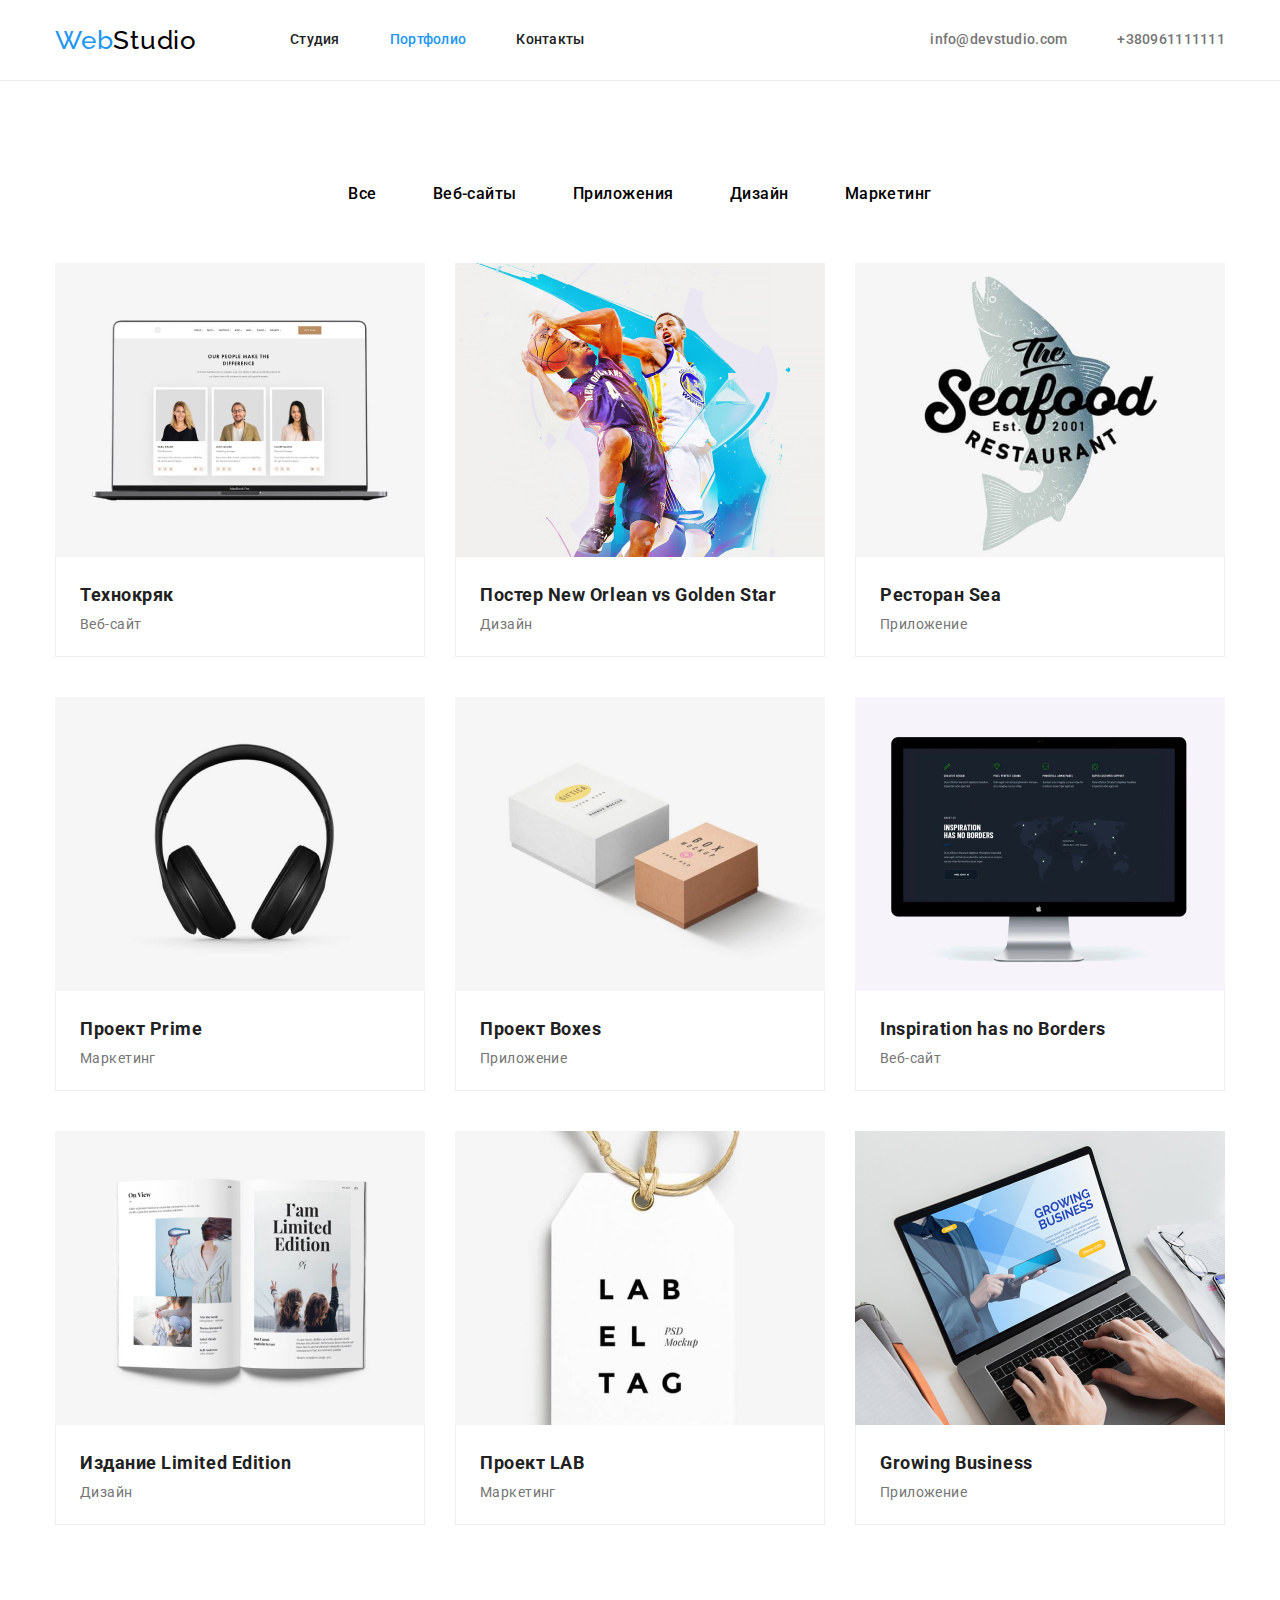
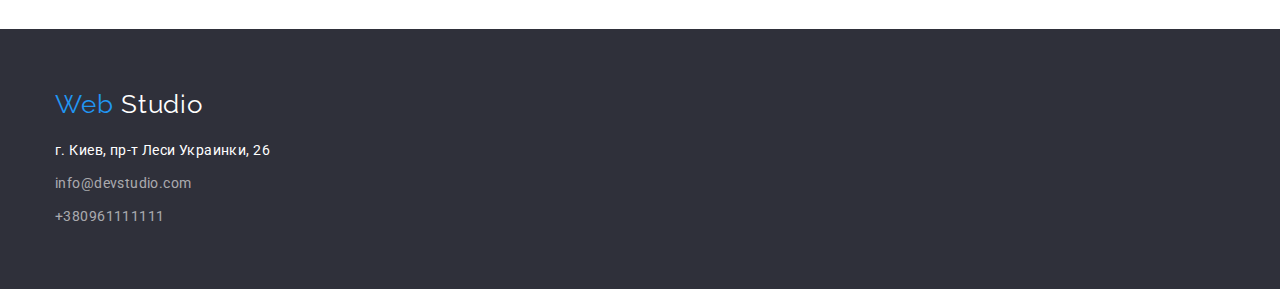
==== portfolio.html @ 63264fdf "05.06wh4" ====
<!DOCTYPE html>
<html lang="ru">
  <head>
    <meta charset="UTF-8" />
    <meta http-equiv="X-UA-Compatible" content="IE=edge" />
    <meta name="viewport" content="width=device-width, initial-scale=1.0" />
    <title>Document</title>
    <link
      rel="stylesheet"
      href="https://cdn.jsdelivr.net/npm/modern-normalize@1.1.0/modern-normalize.min.css"
    />
    <link rel="preconnect" href="https://fonts.googleapis.com" />
    <link rel="preconnect" href="https://fonts.gstatic.com" crossorigin />
    <link
      href="https://fonts.googleapis.com/css2?family=Raleway:wght@700&family=Roboto:wght@400;500;700;900&display=swap"
      rel="stylesheet"
    />
    <link rel="stylesheet" href="./css/styles.css" />
  </head>
  <!-- тело сайта body -->
  <body class="body">
    <!-- шапка сайта -->

    <header class="header-page">
      <div class="container header-container">
        <nav class="navigation">
          <a class="logo logo-header" href="index.html" lang="en">
            Web
            <span class="logo-title-right">Studio</span>
          </a>
          <!-- ссылки шапки сайта -->
          <ul class="list navigation-list">
            <li class="item">
              <a class="link" href="./index.html">Студия</a>
            </li>
            <li class="item">
              <a class="link cunrrent" href="./portfolio.html">Портфолио</a>
            </li>
            <li class="item">
              <a class="link" href="Контакты">Контакты</a>
            </li>
          </ul>
        </nav>
        <ul class="list header-contact">
          <li class="item contact-item">
            <a class="link" href="mailto:info@devstudio.com">
              info@devstudio.com
            </a>
          </li>
          <li class="item contact-item">
            <a class="link" href="tel:+380961111111">+380961111111</a>
          </li>
        </ul>
      </div>
    </header>

    <main class="main">
      <!-- hero -->
      <section class="main-portfolio">
        <div class="container portfolio-container">
          <h2 class="visually-hidden">меню кнопок</h2>
          <ul class="list main-section-button-list">
            <li>
              <button class="button-mode-blue" type="button">Все</button>
            </li>
            <li>
              <button class="button-mode-blue" type="button">Веб-сайты</button>
            </li>
            <li>
              <button class="button-mode-blue" type="button">Приложения</button>
            </li>
            <li>
              <button class="button-mode-blue" type="button">Дизайн</button>
            </li>
            <li>
              <button class="button-mode-blue" type="button">Маркетинг</button>
            </li>
          </ul>

          <ul class="section-img-list">
            <!-- <div class="card-img-item"> -->
            <li class="section-item-img">
              <img
                src="imeges/Фото для портфолио/portfoloipic1.jpg"
                width="370"
                height="294"
                alt=""
              />
              <div class="item-img-text-position">
                <h3 class="main-sectiin-porfolio-title">Технокряк</h3>
                <p class="ourfeatures-p-text">Веб-сайт</p>
              </div>
            </li>
            <li class="section-item-img">
              <img
                src="imeges/Фото для портфолио/portfoloipic2.jpg"
                width="370"
                height="294"
                alt=""
              />
              <div class="item-img-text-position">
                <h3 class="main-sectiin-porfolio-title">
                  Постер New Orlean vs Golden Star
                </h3>
                <p class="ourfeatures-p-text">Дизайн</p>
              </div>
            </li>
            <li class="section-item-img">
              <img
                src="imeges/Фото для портфолио/portfoloipic3.jpg"
                width="370"
                height="294"
                alt=""
              />
              <div class="item-img-text-position">
                <h3 class="main-sectiin-porfolio-title">Ресторан Sea</h3>
                <p class="ourfeatures-p-text">Приложение</p>
              </div>
            </li>
            <!-- </div> -->

            <!-- <div class="card-img-item"> -->
            <li class="section-item-img">
              <img
                src="imeges/Фото для портфолио/portfoloipic4.jpg"
                width="370"
                height="294"
                alt=""
              />
              <div class="item-img-text-position">
                <h3 class="main-sectiin-porfolio-title">Проект Prime</h3>
                <p class="ourfeatures-p-text">Маркетинг</p>
              </div>
            </li>

            <li class="section-item-img">
              <img
                src="imeges/Фото для портфолио/portfoloipic5.jpg"
                width="370"
                height="294"
                alt=""
              />
              <div class="item-img-text-position">
                <h3 class="main-sectiin-porfolio-title">Проект Boxes</h3>
                <p class="ourfeatures-p-text">Приложение</p>
              </div>
            </li>

            <li class="section-item-img">
              <img
                src="imeges/Фото для портфолио/portfoloipic6.jpg"
                width="370"
                height="294"
                alt=""
              />
              <div class="item-img-text-position">
                <h3 class="main-sectiin-porfolio-title">
                  Inspiration has no Borders
                </h3>
                <p class="ourfeatures-p-text">Веб-сайт</p>
              </div>
            </li>

            <!-- <div class="card-img-item"> -->
            <li class="section-item-img">
              <img
                src="imeges/Фото для портфолио/portfoloipic7.jpg"
                width="370"
                height="294"
                alt=""
              />
              <div class="item-img-text-position">
                <h3 class="main-sectiin-porfolio-title">
                  Издание Limited Edition
                </h3>
                <p class="ourfeatures-p-text">Дизайн</p>
              </div>
            </li>

            <li class="section-item-img">
              <img
                src="imeges/Фото для портфолио/portfoloipic8.jpg"
                width="370"
                height="294"
                alt=""
              />
              <div class="item-img-text-position">
                <h3 class="main-sectiin-porfolio-title">Проект LAB</h3>
                <p class="ourfeatures-p-text">Маркетинг</p>
              </div>
            </li>

            <li class="section-item-img">
              <img
                src="imeges/Фото для портфолио/portfoloipic9.jpg"
                width="370"
                height="294"
                alt=""
              />
              <div class="item-img-text-position">
                <h4 class="main-sectiin-porfolio-title">Growing Business</h4>
                <p class="ourfeatures-p-text">Приложение</p>
              </div>
            </li>
          </ul>
        </div>
      </section>
    </main>

    <footer class="footer-contacts">
      <div class="container footer-container">
        <a class="logo" href="index.html">
          Web
          <span class="footer-logo-title-right">Studio</span>
        </a>
        <address class="address">г. Киев, пр-т Леси Украинки, 26</address>
        <ul class="footer-contacts-list">
          <li class="">
            <a class="footer-email-link" href="mailto:info@devstudio.com">
              info@devstudio.com
            </a>
          </li>
          <li class="">
            <a class="footer-tel-link" href="tel:+380961111111">
              +380961111111
            </a>
          </li>
        </ul>
      </div>
    </footer>
  </body>
</html>
---- css/styles.css ----
:root {
  /* Шрифты */
  --main-font: roboto, sans-serif;
  --secondary-font: Raleway, sans-serif;

  /* Цвета шрифтов */
  --primary-text-color: #757575;
  --title-text-color: #212121;
  --accent-color: #2196f3;
  --primary-white-color: #ffffff;

  /* Цвета заливки */
  --primary-background: #ffffff;
  --secondary-background: #f5f4fa;
  --footer-background: #2f303a;
  --accent-backgrounde: #2196f3;
}

/* celector- class for all ОСПК */

body {
  font-size: 14px;
  line-height: 1.71;
  letter-spacing: 0.03em;
  font-family: "Roboto", snat-serif;
  color: var(--primary-text-color);
}

/* heder */

.header-page {
  /* padding-top: 26px;
  padding-bottom: 25px; */
  font-weight: 500;
  /* font-size: 14px;???????? */
  line-height: 1.14;
  letter-spacing: 0.02em;
  border-bottom: 1px solid #ececec;
}

.header-page .link {
  display: flex;
  align-items: center;
  padding-top: 32px;
  padding-bottom: 32px;
}

/* logo */

.logo {
  display: flex;
  justify-content: center;
}

.logo {
  text-decoration: none;
  font-family: Raleway;
  color: #2196f3;
  font-size: 26px;
  line-height: 1.19;
  letter-spacing: 0.03em;
}

.header-page .logo {
  margin-right: 93px;
}

.footer-contacts .logo {
  display: block;
  margin-bottom: 20px;
}

.logo-title-right {
  color: #000000;
}

.footer-logo-title-right {
  color: #ffffff;
}

/* ссылки шапки сайта */

.link {
  text-decoration: none;
  color: currentColor;
}

.navigation-link {
  /* /* background-color: #FFFFFF; */
  color: var(--title-text-color);
  font-weight: 500;
  font-size: 14px;
  line-height: 1.4;
  letter-spacing: 0.02em;
}

.navigation-link:hover {
  color: #2196f3;
}

/* header contac */

.header-contact {
  display: flex;
  align-items: center;
  margin-left: auto;
}

.contact-item {
  list-style-type: none;
}

.link-header-email {
}

.link-header-tel {
}

.link-email-cunrrent:hover,
:focus {
  color: #188ce8;
}

.link-tel-cunrrent:hover {
  color: #188ce8;
}

/* main */

.container {
  width: 1200px;
  padding-right: 15px;
  padding-left: 15px;
  margin-right: auto;
  margin-left: auto;
}

.main-studio {
}

.main {
}

.main-portfolio {
  padding-top: 94px;
  padding-bottom: 94px;
}

.portfolio-container {
  width: 1200px;
  padding-right: 15px;
  padding-left: 15px;
  margin-right: auto;
  margin-left: auto;
}

.visually-hidden {
  position: absolute;
  width: 1px;
  height: 1px;
  margin: -1px;
  border: 0;
  padding: 0;

  white-space: nowrap;
  clip-path: inset(100%);
  clip: rect(0 0 0 0);
  overflow: hidden;
}

.main-section-button {
}

.main-section-button-list {
  display: flex;
  justify-content: center;
  margin-bottom: 50px;
}

.main-section-button-list li:not(:last-child) {
  margin-right: 8px;
}

.button {
  font-family: inherit;
  font-weight: 600;
  font-size: 12px;
  line-height: 1.33;
  letter-spacing: 0.09em;
  text-transform: uppercase;
  background-color: transparent;
  cursor: pointer;
  box-shadow: 0px 0px 0px 0px #f3ebeb;

  /* box-shadow: 0px 4px 4px #40000000, 0em 0 0.4em rgb(177, 177, 172); */
  /* СЕРГЕЙ ПОДСкажите с тенью ПОЖАЛУЙСТО */
}

.button-mode-blue {
  background-color: #f5f4fa;
  font-family: inherit;
  font-weight: 500;
  font-size: 16px;
  line-height: 1.6;
  letter-spacing: 0.03em;
  background-color: transparent;
  cursor: pointer;
  padding: 6px 24px;
  border: none;

  /* margin-right: 5px !important;
  padding: 6px 22px !important; */
}

.button {
  border: #188ce8;
  background-color: #f5f4fa;
  /* padding: 10px 32px; */
  border-radius: 4px;
}

.button-mode-blue:hover {
  background-color: #2196f3;
  cursor: pointer;
  color: #ffffff;
  border-radius: 4px;
  box-shadow: 0px 3px 1px rgba(0, 0, 0, 0.1), 0px 1px 2px rgba(0, 0, 0, 0.08),
    0px 2px 2px rgba(0, 0, 0, 0.12);
  border-radius: 4px;
}

/* .button-mode-blue:hover{
    color: #FFFFFF;
} */

.button-hero {
  background-color: #2196f3;
  color: #ffffff;
  font-family: inherit;
  font-weight: 700;
  font-size: 16px;
  line-height: 1.88;
  letter-spacing: 0.06em;
  cursor: pointer;
  border: none;
  padding: 10px 32px;
  box-shadow: 0px 4px 4px rgba(0, 0, 0, 0.15);
  border-radius: 4px;
}

.button-hero:hover,
.button-hero:focus {
  background-color: #188ce8;
}

/* main section img */

.section {
  padding-top: 94px;
  padding-bottom: 94px;
}

.main-section-img {
}

.section-img-list {
  font-size: 18sp;
  line-height: 2;
  list-style-type: none;
  flex-direction: row;
  vertical-align: top;
  letter-spacing: 0.06em;
}

.section-item-img {
  font-weight: 370px;
  height: 404px;
  justify-content: flex-start;
}

.item-img-text-position {
  display: block;
  padding: 20px 24px;
  border-right: 1px solid #eeeeee;
  border-bottom: 1px solid #eeeeee;
  border-left: 1px solid #eeeeee;
}

.main-sectiin-porfolio-title {
  font-size: 18px;
  line-height: 2;
  letter-spacing: 0.03em;
  color: #212121;
}

/*===footer===*/
.footer-contacts {
  /* width: 1600; */
  /* margin: 0 auto; */
  background-color: #2f303a;
}

.address {
  margin-bottom: 9px;
}

.footer-contacts-list {
  background-color: #2f303a;
  list-style-type: none;
}

.footer-contacts-list li:not(:last-child) {
  margin-bottom: 9px;
}

.footer-contact-item {
}
.footer-email-link {
  font-size: 14px;
  line-height: 1.4em;
  letter-spacing: 0.03em;
  color: rgba(255, 255, 255, 0.6);
  text-decoration: none;
}
.footer-tel-link {
  font-size: 14px;
  line-height: 1.4em;
  letter-spacing: 0.03em;
  color: rgba(255, 255, 255, 0.6);
  text-decoration: none;
}

/* .footer-email-link:hover,
:focus {
  color: #188ce8;
}
.footer-tel-link:hover,
:focus {
  color: #188ce8;
} */

/* 
==================================================
      index.html links
==================================================
 */

.cunrrent {
  color: #2196f3;
}

.main-desigion-forbisness {
  max-width: 1600px;
  background-color: #2f303a;
  color: #ffffff;
  text-align: center;
  padding-top: 200px;
  padding-bottom: 200px;
  background-image: linear-gradient(
      rgba(47, 48, 58, 0.4),
      rgba(47, 48, 58, 0.4)
    ),
    url(../imeges/SVG/Img\ 9.jpg);
}

/* .main-desigion-forbisness {
  width: 1200px;
    padding-right: 15px;
    padding-left: 15px;
    margin-right: auto;
    margin-left: auto;
} */

.desigion-forbisness-text {
  font-weight: 900;
  font-size: 44px;
  line-height: 1.36;
  letter-spacing: 0.06em;
  margin-bottom: 30px;
}

/*Наши возможности  */

.ourfeatures-h3-title {
  font-size: 14px;
  line-height: 1.4;
  vertical-align: top;
  letter-spacing: 0.03em;
  text-transform: uppercase;
  color: #212121;
  margin-bottom: 10px;
}

.ourfeatures-p-text {
  font-size: 14px;
  line-height: 1.7;
  vertical-align: top;
  letter-spacing: 0.03em;
  color: #757575;
}

/*Чем мы занимаемся секция  */

.section-h2-title {
  font-size: 36px;
  line-height: 1.16;
  letter-spacing: 0.03em;
  color: #212121;
  text-align: center;
  margin-bottom: 50px;
}

.ourteam-h3-title {
  font-weight: 700;
  font-size: 16px;
  line-height: 1.18;
  letter-spacing: 0.03em;
  color: #212121;
  margin-bottom: 10px;
}

.ourteam-p-en-text {
  line-height: 1.18;
  letter-spacing: 0.03em;
  color: #757575;
}

/* index footer */
.address {
  font-style: normal;
  font-size: 14px;
  line-height: 1.7;
  vertical-align: top;
  letter-spacing: 0.03em;
  color: #ffffff;
}

/* ================
РАЗМЕТКА ДЗ №3
==================*/
html {
  box-sizing: border-box;
}

*,
*::before,
*::after {
  box-sizing: inherit;
}

h1,
h2,
h3,
h4,
ul,
p {
  margin: 0;
  padding: 0;
}

img {
  display: block;
}

.header-container {
  display: flex;
  align-items: center;
}

.navigation-list {
  display: flex;
  /* align-items: center; */
  color: var(--title-text-color);
}

.navigation {
  display: flex;
  justify-content: center;
  align-items: center;
}

.list {
  list-style: none;
  display: flex;
  /* justify-content: space-around; */
  padding-left: 0% auto;
}

.contact-item {
}

.item {
}

.logo-title-right {
}

ul {
}

.header-container .item:not(:last-child) {
  margin-right: 50px;
}

.header-container .link:hover,
.header-container .link:focus {
  color: var(--accent-color);
}

/* ==========
MAIN  */

.main-container {
  width: 1200px;
  padding-right: 15px;
  padding-left: 15px;
  margin-right: auto;
  margin-left: auto;
}

.ourfeatures-container {
}

.section-ourfeatures {
}

.section-ourfeatures-list {
  display: flex;
  /* justify-content: space-between; */
}

.section-ourfeatures-list li {
  width: 270px;
}

.section-ourfeatures-list {
  display: flex;
  flex-wrap: wrap;
  gap: 30px;
}

.section-ourfeatures-list li {
  flex-basis: calc((100%-30px) / 5);
}
/* чем мы занимаемся */

.section-whatwedoing {
}

.whatwedoing-container {
}

.whatwedoing-list {
  display: flex;
  flex-wrap: wrap;
  gap: 30px;
}

.whatwedoing-h2-title {
  text-align: center;
}

/* наша команда */

.section-ourteam {
  background-color: #f5f4fa;
}

.ourteam-container {
  width: 1200px;
  padding-right: 15px;
  padding-left: 15px;
  margin-right: auto;
  margin-left: auto;
  text-align: center;
}

.ourteam-h2-title {
  /* margin-top: 94px; */
  margin-bottom: 50px;
}

.ourteam-list {
  display: flex;
  flex-wrap: wrap;
  gap: 30px;
  margin-top: 50px;
  /* align-items: center; */
  text-align: center;
}

.ourteam-item {
  background-color: #ffffff;
  width: 270px;
  /* margin-right: 30px; */
  flex-basis: calc((100%-30px) / 5);
}

.ourteam-item:last-child {
  margin-right: 0;
}

.ourteam-item {
}

.section-ourteam li div {
  padding-top: 30px;
  padding-bottom: 30px;
}

.footer-container {
}

.footer-contacts {
  padding-top: 60px;
  padding-bottom: 60px;
}

.footer-container {
}

/* ===================
======================
PORTFOLIO ============
====================== */
.main-section-button {
  padding-top: 94px;
}

.main-img-container {
  width: 1200px;
  padding-right: 15px;
  padding-left: 15px;
  margin-right: auto;
  margin-left: auto;
  padding-bottom: 94px;
}

.section-img-list {
  display: flex;
  flex-wrap: wrap;
  /* margin-right: -30px;
  margin-bottom: -30px; */
  /* align-items:center;
    justify-content:space-between;
    align-content:flex-start;
    text-align:left;
    border: 1px solid tomato;
    margin: 0 auto; */
}

.section-item-img {
  width: calc((100% - 60px) / 3);
}

.section-item-img:not(:nth-child(3n)) {
  margin-right: 30px;
}

.section-item-img:not(:nth-last-child(-n + 3)) {
  margin-bottom: 30px;
}

/* .card-img-item :first-child  {
    margin-bottom: 30px;
}

.card-img-item :nth-child(2) {
    margin-bottom: 30px;
} */

.main-sectiin-porfolio-title {
}

.ourfeatures-p-text {
}

/* ===================
+++++++++++++++++++++++
SVG */

.svg-contact-icon {
  margin-right: 10px;
  fill: currentColor;
}

.ourfeatures-svg-item {
}

.svg-ourfeatures {
  display: flex;
  content: "";
  margin-bottom: 30px;
  border-radius: 4px;
  background: #f5f4fa;
  content: "";
  margin-bottom: 30px;
  border-radius: 4px;
  /* justify-content: center; */
  /* align-items: center; */
  width: 270px;
  height: 120px;
  padding: 25px 100px;
}

.svg-ourfeatures:hover,
:focus {
  background-color: #cccccc;
}

.ourfeatures-svg-div:hover,
:focus {
  background-color: #cccccc;
}
.ourfeatures-svg-div {
  display: flex;
  width: 270px;
  /* width: auto; */
  height: 120px;
  background-color: #f5f4fa;
  border-radius: 4px;
  margin-bottom: 30px;
  align-items: center;
  justify-content: center;
}

/* ПОСТОЯННЫЕ КЛИЕНТЫ */
.regular-customers {
}

.customers-container {
  width: 1200px;
  padding-right: 15px;
  padding-left: 15px;
  margin-right: auto;
  margin-left: auto;
}

.section-title-h2 {
  text-align: center;
  margin-bottom: 50px;
  font-size: 36px;
  line-height: 1.17;
  letter-spacing: 0.03em;
  color: #212121;
}

.customers-title-list {
  display: flex;
  justify-content: center;
}

.customers-title-list li:not(:last-child) {
  margin-right: 30px;
}

.regular-customers-item {
}

.svg-ourfeatures-style {
}

.regular-link-custom {
  display: flex;
  justify-content: center;
  align-items: center;
  width: 170px;
  height: 92px;
  border: 1px solid #afb1b8;
  border-radius: 4px;
}

.regular-link-custom:hover,
.regular-link-custom:focus {
  border-color: #188ce8;
}

.regular-link-custom:hover svg {
  fill: #188ce8;
}

.svg-custom {
  fill: #afb1b8;
}

.ourteam-social-icon-list {
  display: flex;
  justify-content: center;
  align-items: center;
}

.social-icon-link {
  display: flex;
  justify-content: center;
  align-items: center;
  width: 44px;
  height: 44px;
  border-radius: 50%;
}

/* .social-icon-link:hover,
:focus {
  background: #188ce8;
}
.social-icon-link:hover,
:focus svg {
  color: #f5f4fa;
} */
/* 
.social-icon-link:hover .socials-team,
.social-icon-link:focus .socials-team {
  fill:#ffffff; */
}


/* 04/06 */
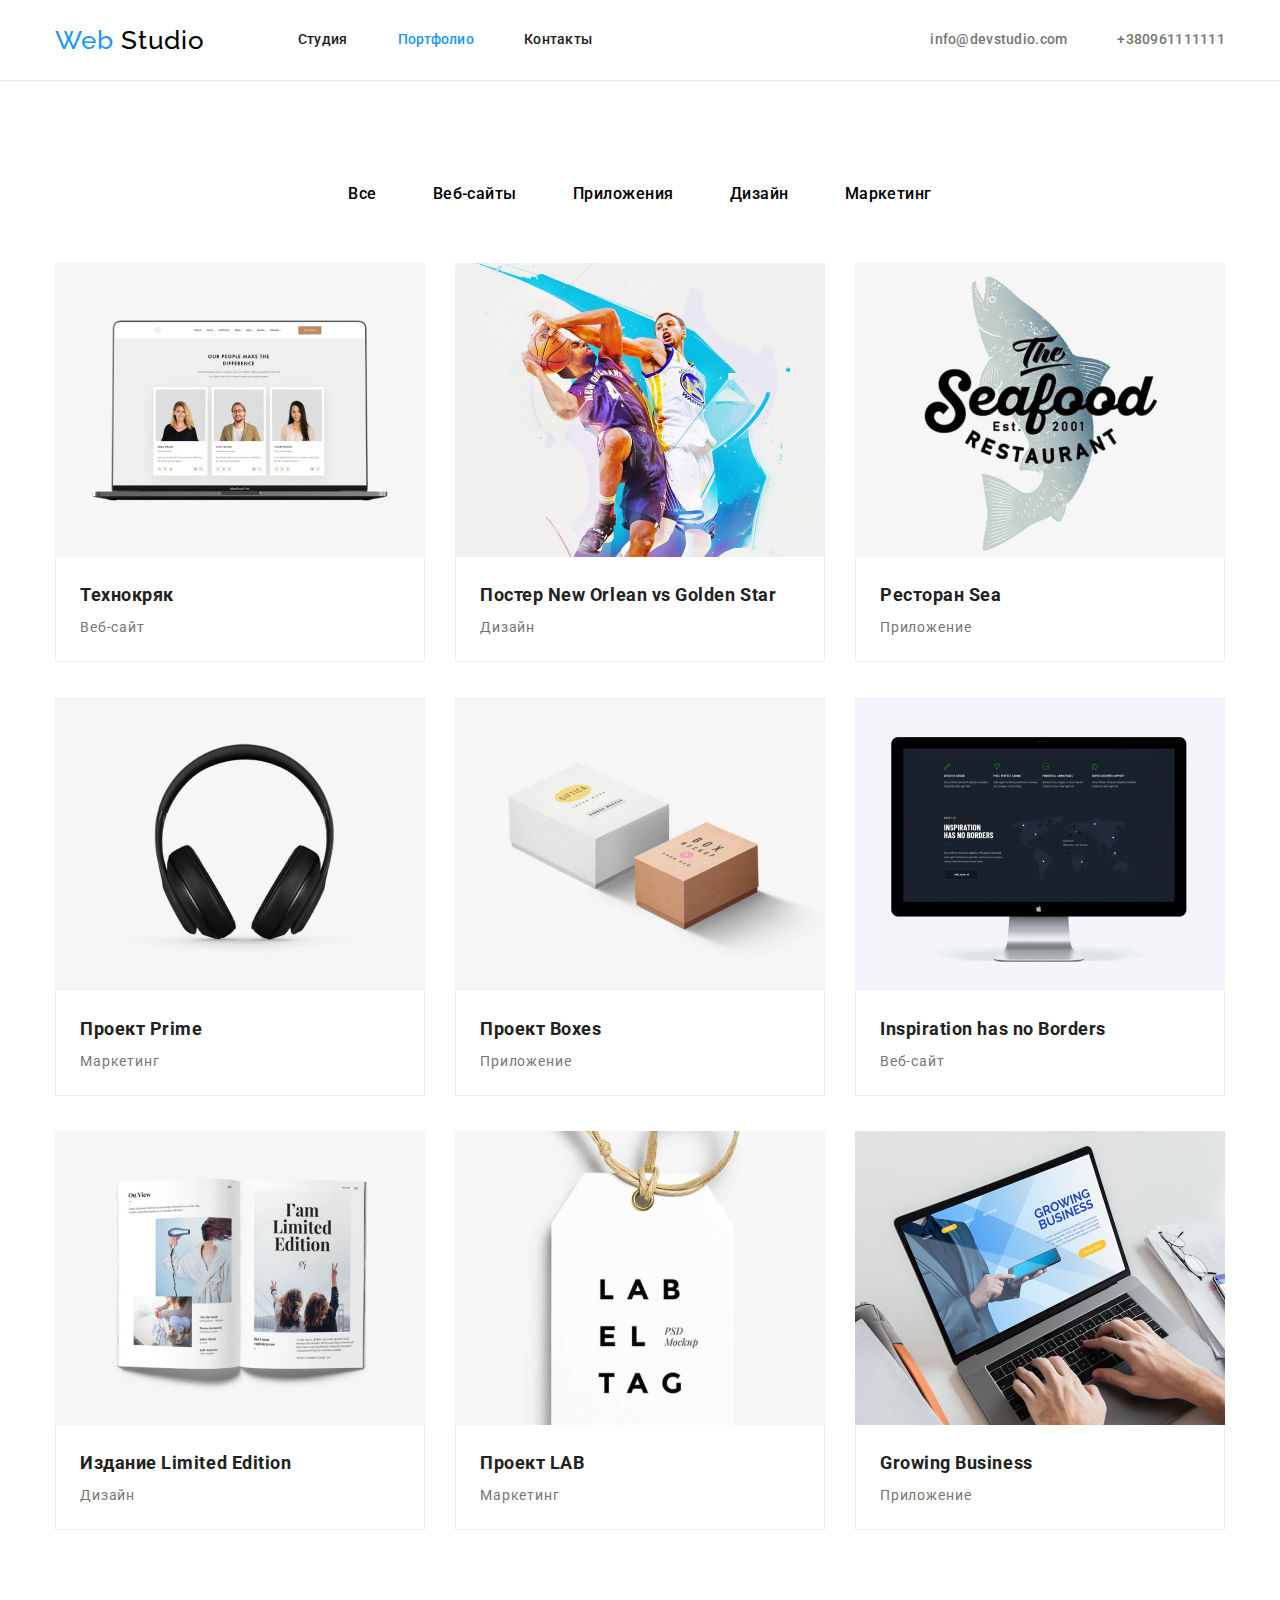
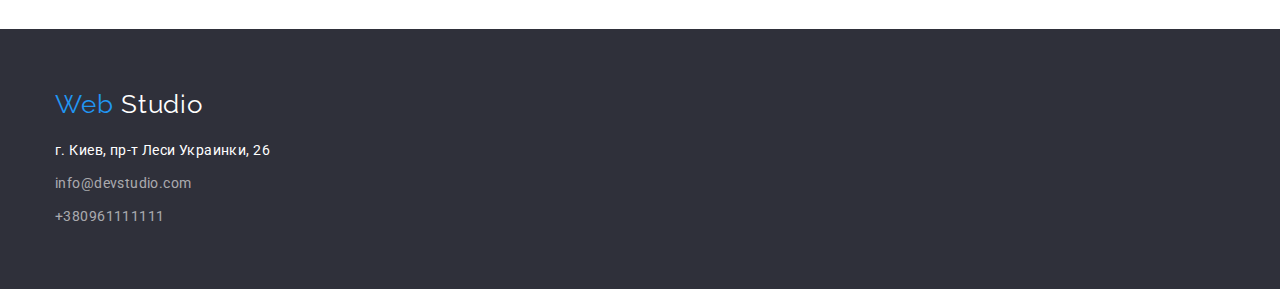
==== commit a98315e6: "08.06hw4" ====
--- a/portfolio.html
+++ b/portfolio.html
@@ -81,7 +81,7 @@
             <!-- <div class="card-img-item"> -->
             <li class="section-item-img">
               <img
-                src="imeges/Фото для портфолио/portfoloipic1.jpg"
+                src="imeges/portfolio_foto/portfoloipic1.jpg"
                 width="370"
                 height="294"
                 alt=""
@@ -93,7 +93,7 @@
             </li>
             <li class="section-item-img">
               <img
-                src="imeges/Фото для портфолио/portfoloipic2.jpg"
+                src="imeges/portfolio_foto/portfoloipic2.jpg"
                 width="370"
                 height="294"
                 alt=""
@@ -107,7 +107,7 @@
             </li>
             <li class="section-item-img">
               <img
-                src="imeges/Фото для портфолио/portfoloipic3.jpg"
+                src="imeges/portfolio_foto/portfoloipic3.jpg"
                 width="370"
                 height="294"
                 alt=""
@@ -122,7 +122,7 @@
             <!-- <div class="card-img-item"> -->
             <li class="section-item-img">
               <img
-                src="imeges/Фото для портфолио/portfoloipic4.jpg"
+                src="imeges/portfolio_foto/portfoloipic4.jpg"
                 width="370"
                 height="294"
                 alt=""
@@ -135,7 +135,7 @@
 
             <li class="section-item-img">
               <img
-                src="imeges/Фото для портфолио/portfoloipic5.jpg"
+                src="imeges/portfolio_foto/portfoloipic5.jpg"
                 width="370"
                 height="294"
                 alt=""
@@ -148,7 +148,7 @@
 
             <li class="section-item-img">
               <img
-                src="imeges/Фото для портфолио/portfoloipic6.jpg"
+                src="imeges/portfolio_foto/portfoloipic6.jpg"
                 width="370"
                 height="294"
                 alt=""
@@ -164,7 +164,7 @@
             <!-- <div class="card-img-item"> -->
             <li class="section-item-img">
               <img
-                src="imeges/Фото для портфолио/portfoloipic7.jpg"
+                src="imeges/portfolio_foto/portfoloipic7.jpg"
                 width="370"
                 height="294"
                 alt=""
@@ -179,7 +179,7 @@
 
             <li class="section-item-img">
               <img
-                src="imeges/Фото для портфолио/portfoloipic8.jpg"
+                src="imeges/portfolio_foto/portfoloipic8.jpg"
                 width="370"
                 height="294"
                 alt=""
@@ -192,7 +192,7 @@
 
             <li class="section-item-img">
               <img
-                src="imeges/Фото для портфолио/portfoloipic9.jpg"
+                src="imeges/portfolio_foto/portfoloipic9.jpg"
                 width="370"
                 height="294"
                 alt=""
--- a/css/styles.css
+++ b/css/styles.css
@@ -18,6 +18,32 @@
 
 /* celector- class for all ОСПК */
 
+html {
+  box-sizing: border-box;
+}
+
+*,
+*::before,
+*::after {
+  box-sizing: inherit;
+}
+
+h1,
+h2,
+h3,
+h4,
+ul,
+p {
+  margin: 0;
+  padding: 0;
+}
+
+img {
+  display: block;
+  max-width: 100%;
+  height: auto;
+}
+
 body {
   font-size: 14px;
   line-height: 1.71;
@@ -26,133 +52,7 @@
   color: var(--primary-text-color);
 }
 
-/* heder */
-
-.header-page {
-  /* padding-top: 26px;
-  padding-bottom: 25px; */
-  font-weight: 500;
-  /* font-size: 14px;???????? */
-  line-height: 1.14;
-  letter-spacing: 0.02em;
-  border-bottom: 1px solid #ececec;
-}
-
-.header-page .link {
-  display: flex;
-  align-items: center;
-  padding-top: 32px;
-  padding-bottom: 32px;
-}
-
-/* logo */
-
-.logo {
-  display: flex;
-  justify-content: center;
-}
-
-.logo {
-  text-decoration: none;
-  font-family: Raleway;
-  color: #2196f3;
-  font-size: 26px;
-  line-height: 1.19;
-  letter-spacing: 0.03em;
-}
-
-.header-page .logo {
-  margin-right: 93px;
-}
-
-.footer-contacts .logo {
-  display: block;
-  margin-bottom: 20px;
-}
-
-.logo-title-right {
-  color: #000000;
-}
-
-.footer-logo-title-right {
-  color: #ffffff;
-}
-
-/* ссылки шапки сайта */
-
-.link {
-  text-decoration: none;
-  color: currentColor;
-}
-
-.navigation-link {
-  /* /* background-color: #FFFFFF; */
-  color: var(--title-text-color);
-  font-weight: 500;
-  font-size: 14px;
-  line-height: 1.4;
-  letter-spacing: 0.02em;
-}
-
-.navigation-link:hover {
-  color: #2196f3;
-}
-
-/* header contac */
-
-.header-contact {
-  display: flex;
-  align-items: center;
-  margin-left: auto;
-}
-
-.contact-item {
-  list-style-type: none;
-}
-
-.link-header-email {
-}
-
-.link-header-tel {
-}
-
-.link-email-cunrrent:hover,
-:focus {
-  color: #188ce8;
-}
-
-.link-tel-cunrrent:hover {
-  color: #188ce8;
-}
-
-/* main */
-
-.container {
-  width: 1200px;
-  padding-right: 15px;
-  padding-left: 15px;
-  margin-right: auto;
-  margin-left: auto;
-}
-
-.main-studio {
-}
-
-.main {
-}
-
-.main-portfolio {
-  padding-top: 94px;
-  padding-bottom: 94px;
-}
-
-.portfolio-container {
-  width: 1200px;
-  padding-right: 15px;
-  padding-left: 15px;
-  margin-right: auto;
-  margin-left: auto;
-}
+/* ========== command ========= */
 
 .visually-hidden {
   position: absolute;
@@ -168,70 +68,218 @@
   overflow: hidden;
 }
 
-.main-section-button {
-}
-
-.main-section-button-list {
+.header-container {
+  display: flex;
+  align-items: center;
+}
+
+.navigation {
   display: flex;
   justify-content: center;
+  align-items: center;
+}
+
+.header-page {
+  font-weight: 500;
+  line-height: 1.14;
+  letter-spacing: 0.02em;
+  border-bottom: 1px solid #ececec;
+}
+
+.navigation-list {
+  display: flex;
+  align-items: center;
+  color: var(--title-text-color);
+}
+
+.header-contact {
+  display: flex;
+  align-items: center;
+  margin-left: auto;
+}
+
+.svg-contact-icon {
+  margin-right: 10px;
+  fill: currentColor;
+}
+
+.list {
+  list-style: none;
+}
+
+.container {
+  width: 1200px;
+  padding-right: 15px;
+  padding-left: 15px;
+  margin-right: auto;
+  margin-left: auto;
+}
+
+.section {
+  padding-top: 94px;
+  padding-bottom: 94px;
+}
+
+.section-h2-title {
+  font-size: 36px;
+  line-height: 1.16;
+  letter-spacing: 0.03em;
+  color: #212121;
+  text-align: center;
   margin-bottom: 50px;
 }
 
-.main-section-button-list li:not(:last-child) {
-  margin-right: 8px;
-}
-
-.button {
-  font-family: inherit;
-  font-weight: 600;
-  font-size: 12px;
-  line-height: 1.33;
-  letter-spacing: 0.09em;
+.card-set {
+  display: flex;
+  flex-wrap: wrap;
+  gap: 30px;
+}
+
+/* logo */
+
+.logo {
+  text-decoration: none;
+  font-family: Raleway;
+  color: #2196f3;
+  font-size: 26px;
+  line-height: 1.19;
+  letter-spacing: 0.03em;
+}
+
+.header-page .logo {
+  margin-right: 93px;
+}
+
+.footer-contacts .logo {
+  display: block;
+  margin-bottom: 20px;
+}
+
+.logo-title-right {
+  color: #000000;
+}
+
+.footer-logo-title-right {
+  color: #ffffff;
+}
+
+.header-page .link {
+  display: flex;
+  align-items: center;
+  padding-top: 32px;
+  padding-bottom: 32px;
+}
+
+/* ссылки шапки сайта */
+
+.link {
+  text-decoration: none;
+  color: currentColor;
+}
+
+/* header c
+ontac */
+
+.hero {
+  max-width: 1600px;
+  background-color: #2f303a;
+  color: #ffffff;
+  text-align: center;
+  padding-top: 200px;
+  padding-bottom: 200px;
+  margin-left: auto;
+  margin-right: auto;
+  background-image: linear-gradient(
+      rgba(47, 48, 58, 0.4),
+      rgba(47, 48, 58, 0.4)
+    ),
+    url(../imeges/img9.jpg);
+}
+
+.hero-title {
+  font-weight: 900;
+  font-size: 44px;
+  line-height: 1.36;
+  letter-spacing: 0.06em;
+  margin-bottom: 30px;
+}
+
+/* ============ ourfeatures =============*/
+
+.ourfeatures-item {
+  flex-basis: calc(100% / 4 - 30px);
+}
+
+.features-title {
+  font-size: 14px;
+  line-height: 1.4;
+  vertical-align: top;
+  letter-spacing: 0.03em;
   text-transform: uppercase;
-  background-color: transparent;
-  cursor: pointer;
-  box-shadow: 0px 0px 0px 0px #f3ebeb;
-
-  /* box-shadow: 0px 4px 4px #40000000, 0em 0 0.4em rgb(177, 177, 172); */
-  /* СЕРГЕЙ ПОДСкажите с тенью ПОЖАЛУЙСТО */
-}
-
-.button-mode-blue {
+  color: #212121;
+  margin-bottom: 10px;
+}
+
+.ourfeatures-icon-wrap {
+  padding: 25px;
+  margin-bottom: 30px;
+  display: flex;
+  justify-content: center;
+  align-items: center;
+  height: 120px;
+  border-radius: 4px;
+  background: #f5f4fa;
+}
+
+.ourfeatures-icon-wrap:hover {
+  background-color: #cccccc;
+}
+
+/* ========== what =========== */
+
+.what-item {
+  flex-basis: calc(100% / 3 -30px);
+}
+
+/* ========== team ========== */
+
+.team-item {
+  background-color: #ffffff;
+  border-radius: 0px 0px 4px 4px; 
+  box-shadow: 0px 1px 3px rgba(0, 0, 0, 0.12), 0px 1px 1px rgba(0, 0, 0, 0.14), 0px 2px 1px rgba(0, 0, 0, 0.2);
+  flex-basis:calc(100% / 4 - 30px)
+
+}
+
+.team-content {
+  text-align: center;
+  padding: 30px;
+}
+
+.team {
   background-color: #f5f4fa;
-  font-family: inherit;
-  font-weight: 500;
+}
+
+.team-title {
+  font-weight: 700;
   font-size: 16px;
-  line-height: 1.6;
-  letter-spacing: 0.03em;
-  background-color: transparent;
-  cursor: pointer;
-  padding: 6px 24px;
-  border: none;
-
-  /* margin-right: 5px !important;
-  padding: 6px 22px !important; */
-}
-
-.button {
-  border: #188ce8;
-  background-color: #f5f4fa;
-  /* padding: 10px 32px; */
-  border-radius: 4px;
-}
-
-.button-mode-blue:hover {
-  background-color: #2196f3;
-  cursor: pointer;
-  color: #ffffff;
-  border-radius: 4px;
-  box-shadow: 0px 3px 1px rgba(0, 0, 0, 0.1), 0px 1px 2px rgba(0, 0, 0, 0.08),
-    0px 2px 2px rgba(0, 0, 0, 0.12);
-  border-radius: 4px;
-}
-
-/* .button-mode-blue:hover{
-    color: #FFFFFF;
-} */
+  line-height: 1.18;
+  letter-spacing: 0.03em;
+  color: #212121;
+  margin-bottom: 10px;
+}
+
+.team-text {
+  margin-bottom: 16px;
+  line-height: 1.18;
+  letter-spacing: 0.03em;
+}
+
+.whatwedoing-list {
+  display: flex;
+  flex-wrap: wrap;
+  gap: 30px;
+}
 
 .button-hero {
   background-color: #2196f3;
@@ -253,12 +301,84 @@
   background-color: #188ce8;
 }
 
-/* main section img */
-
-.section {
+/* =========== portfolio ========= */
+
+.main-portfolio {
   padding-top: 94px;
   padding-bottom: 94px;
 }
+
+.portfolio-container {
+  width: 1200px;
+  padding-right: 15px;
+  padding-left: 15px;
+  margin-right: auto;
+  margin-left: auto;
+}
+
+.main-section-button-list {
+  display: flex;
+  justify-content: center;
+  margin-bottom: 50px;
+}
+
+.main-section-button-list li:not(:last-child) {
+  margin-right: 8px;
+}
+
+.button {
+  font-family: inherit;
+  font-weight: 600;
+  font-size: 12px;
+  line-height: 1.33;
+  letter-spacing: 0.09em;
+  text-transform: uppercase;
+  background-color: transparent;
+  cursor: pointer;
+  box-shadow: 0px 0px 0px 0px #f3ebeb;
+
+  /* box-shadow: 0px 4px 4px #40000000, 0em 0 0.4em rgb(177, 177, 172); */
+  /* СЕРГЕЙ ПОДСкажите с тенью ПОЖАЛУЙСТО */
+}
+
+.button-mode-blue {
+  background-color: #f5f4fa;
+  font-family: inherit;
+  font-weight: 500;
+  font-size: 16px;
+  line-height: 1.6;
+  letter-spacing: 0.03em;
+  background-color: transparent;
+  cursor: pointer;
+  padding: 6px 24px;
+  border: none;
+
+  /* margin-right: 5px !important;
+  padding: 6px 22px !important; */
+}
+
+.button {
+  border: #188ce8;
+  background-color: #f5f4fa;
+  /* padding: 10px 32px; */
+  border-radius: 4px;
+}
+
+.button-mode-blue:hover {
+  background-color: #2196f3;
+  cursor: pointer;
+  color: #ffffff;
+  border-radius: 4px;
+  box-shadow: 0px 3px 1px rgba(0, 0, 0, 0.1), 0px 1px 2px rgba(0, 0, 0, 0.08),
+    0px 2px 2px rgba(0, 0, 0, 0.12);
+  border-radius: 4px;
+}
+
+/* .button-mode-blue:hover{
+    color: #FFFFFF;
+} */
+
+/* main section img */
 
 .main-section-img {
 }
@@ -345,85 +465,17 @@
 ==================================================
  */
 
-.cunrrent {
-  color: #2196f3;
-}
-
-.main-desigion-forbisness {
-  max-width: 1600px;
-  background-color: #2f303a;
-  color: #ffffff;
-  text-align: center;
-  padding-top: 200px;
-  padding-bottom: 200px;
-  background-image: linear-gradient(
-      rgba(47, 48, 58, 0.4),
-      rgba(47, 48, 58, 0.4)
-    ),
-    url(../imeges/SVG/Img\ 9.jpg);
-}
-
-/* .main-desigion-forbisness {
-  width: 1200px;
-    padding-right: 15px;
-    padding-left: 15px;
-    margin-right: auto;
-    margin-left: auto;
-} */
-
-.desigion-forbisness-text {
-  font-weight: 900;
-  font-size: 44px;
-  line-height: 1.36;
-  letter-spacing: 0.06em;
-  margin-bottom: 30px;
-}
-
 /*Наши возможности  */
 
-.ourfeatures-h3-title {
-  font-size: 14px;
-  line-height: 1.4;
-  vertical-align: top;
-  letter-spacing: 0.03em;
-  text-transform: uppercase;
-  color: #212121;
-  margin-bottom: 10px;
-}
-
-.ourfeatures-p-text {
+/* .ourfeatures-p-text {
   font-size: 14px;
   line-height: 1.7;
   vertical-align: top;
   letter-spacing: 0.03em;
   color: #757575;
-}
+} */
 
 /*Чем мы занимаемся секция  */
-
-.section-h2-title {
-  font-size: 36px;
-  line-height: 1.16;
-  letter-spacing: 0.03em;
-  color: #212121;
-  text-align: center;
-  margin-bottom: 50px;
-}
-
-.ourteam-h3-title {
-  font-weight: 700;
-  font-size: 16px;
-  line-height: 1.18;
-  letter-spacing: 0.03em;
-  color: #212121;
-  margin-bottom: 10px;
-}
-
-.ourteam-p-en-text {
-  line-height: 1.18;
-  letter-spacing: 0.03em;
-  color: #757575;
-}
 
 /* index footer */
 .address {
@@ -438,64 +490,9 @@
 /* ================
 РАЗМЕТКА ДЗ №3
 ==================*/
-html {
-  box-sizing: border-box;
-}
-
-*,
-*::before,
-*::after {
-  box-sizing: inherit;
-}
-
-h1,
-h2,
-h3,
-h4,
-ul,
-p {
-  margin: 0;
-  padding: 0;
-}
-
-img {
-  display: block;
-}
-
-.header-container {
-  display: flex;
-  align-items: center;
-}
-
-.navigation-list {
-  display: flex;
-  /* align-items: center; */
-  color: var(--title-text-color);
-}
-
-.navigation {
-  display: flex;
-  justify-content: center;
-  align-items: center;
-}
 
 .list {
   list-style: none;
-  display: flex;
-  /* justify-content: space-around; */
-  padding-left: 0% auto;
-}
-
-.contact-item {
-}
-
-.item {
-}
-
-.logo-title-right {
-}
-
-ul {
 }
 
 .header-container .item:not(:last-child) {
@@ -503,113 +500,17 @@
 }
 
 .header-container .link:hover,
-.header-container .link:focus {
+.header-container .link:focus,
+.cunrrent {
   color: var(--accent-color);
 }
 
 /* ==========
 MAIN  */
 
-.main-container {
-  width: 1200px;
-  padding-right: 15px;
-  padding-left: 15px;
-  margin-right: auto;
-  margin-left: auto;
-}
-
-.ourfeatures-container {
-}
-
-.section-ourfeatures {
-}
-
-.section-ourfeatures-list {
-  display: flex;
-  /* justify-content: space-between; */
-}
-
-.section-ourfeatures-list li {
-  width: 270px;
-}
-
-.section-ourfeatures-list {
-  display: flex;
-  flex-wrap: wrap;
-  gap: 30px;
-}
-
-.section-ourfeatures-list li {
-  flex-basis: calc((100%-30px) / 5);
-}
 /* чем мы занимаемся */
 
-.section-whatwedoing {
-}
-
-.whatwedoing-container {
-}
-
-.whatwedoing-list {
-  display: flex;
-  flex-wrap: wrap;
-  gap: 30px;
-}
-
-.whatwedoing-h2-title {
-  text-align: center;
-}
-
 /* наша команда */
-
-.section-ourteam {
-  background-color: #f5f4fa;
-}
-
-.ourteam-container {
-  width: 1200px;
-  padding-right: 15px;
-  padding-left: 15px;
-  margin-right: auto;
-  margin-left: auto;
-  text-align: center;
-}
-
-.ourteam-h2-title {
-  /* margin-top: 94px; */
-  margin-bottom: 50px;
-}
-
-.ourteam-list {
-  display: flex;
-  flex-wrap: wrap;
-  gap: 30px;
-  margin-top: 50px;
-  /* align-items: center; */
-  text-align: center;
-}
-
-.ourteam-item {
-  background-color: #ffffff;
-  width: 270px;
-  /* margin-right: 30px; */
-  flex-basis: calc((100%-30px) / 5);
-}
-
-.ourteam-item:last-child {
-  margin-right: 0;
-}
-
-.ourteam-item {
-}
-
-.section-ourteam li div {
-  padding-top: 30px;
-  padding-bottom: 30px;
-}
-
-.footer-container {
-}
 
 .footer-contacts {
   padding-top: 60px;
@@ -669,64 +570,11 @@
     margin-bottom: 30px;
 } */
 
-.main-sectiin-porfolio-title {
-}
-
-.ourfeatures-p-text {
-}
-
 /* ===================
 +++++++++++++++++++++++
 SVG */
 
-.svg-contact-icon {
-  margin-right: 10px;
-  fill: currentColor;
-}
-
-.ourfeatures-svg-item {
-}
-
-.svg-ourfeatures {
-  display: flex;
-  content: "";
-  margin-bottom: 30px;
-  border-radius: 4px;
-  background: #f5f4fa;
-  content: "";
-  margin-bottom: 30px;
-  border-radius: 4px;
-  /* justify-content: center; */
-  /* align-items: center; */
-  width: 270px;
-  height: 120px;
-  padding: 25px 100px;
-}
-
-.svg-ourfeatures:hover,
-:focus {
-  background-color: #cccccc;
-}
-
-.ourfeatures-svg-div:hover,
-:focus {
-  background-color: #cccccc;
-}
-.ourfeatures-svg-div {
-  display: flex;
-  width: 270px;
-  /* width: auto; */
-  height: 120px;
-  background-color: #f5f4fa;
-  border-radius: 4px;
-  margin-bottom: 30px;
-  align-items: center;
-  justify-content: center;
-}
-
 /* ПОСТОЯННЫЕ КЛИЕНТЫ */
-.regular-customers {
-}
 
 .customers-container {
   width: 1200px;
@@ -754,12 +602,6 @@
   margin-right: 30px;
 }
 
-.regular-customers-item {
-}
-
-.svg-ourfeatures-style {
-}
-
 .regular-link-custom {
   display: flex;
   justify-content: center;
@@ -783,34 +625,41 @@
   fill: #afb1b8;
 }
 
-.ourteam-social-icon-list {
+/* ========== social-list ========= */
+
+.social-list {
   display: flex;
   justify-content: center;
   align-items: center;
 }
 
-.social-icon-link {
+.social-item:not(:last-child) {
+  margin-right: 10px;
+
+}
+
+.social-link {
   display: flex;
   justify-content: center;
   align-items: center;
   width: 44px;
   height: 44px;
   border-radius: 50%;
-}
-
-/* .social-icon-link:hover,
-:focus {
-  background: #188ce8;
-}
-.social-icon-link:hover,
-:focus svg {
-  color: #f5f4fa;
+  color:#afb1b8;
+}
+
+.social-icon-svg {
+  fill: currentColor;
+}
+
+.social-link:hover,
+.social-link:focus {
+  background-color: #188ce8;
+  color: #ffffff;
+}
+
+/* .social-link:hover,
+.social-icon-svg:hover {
+  background-color: #188ce8;
+  fill: #ffffff;
 } */
-/* 
-.social-icon-link:hover .socials-team,
-.social-icon-link:focus .socials-team {
-  fill:#ffffff; */
-}
-
-
-/* 04/06 */
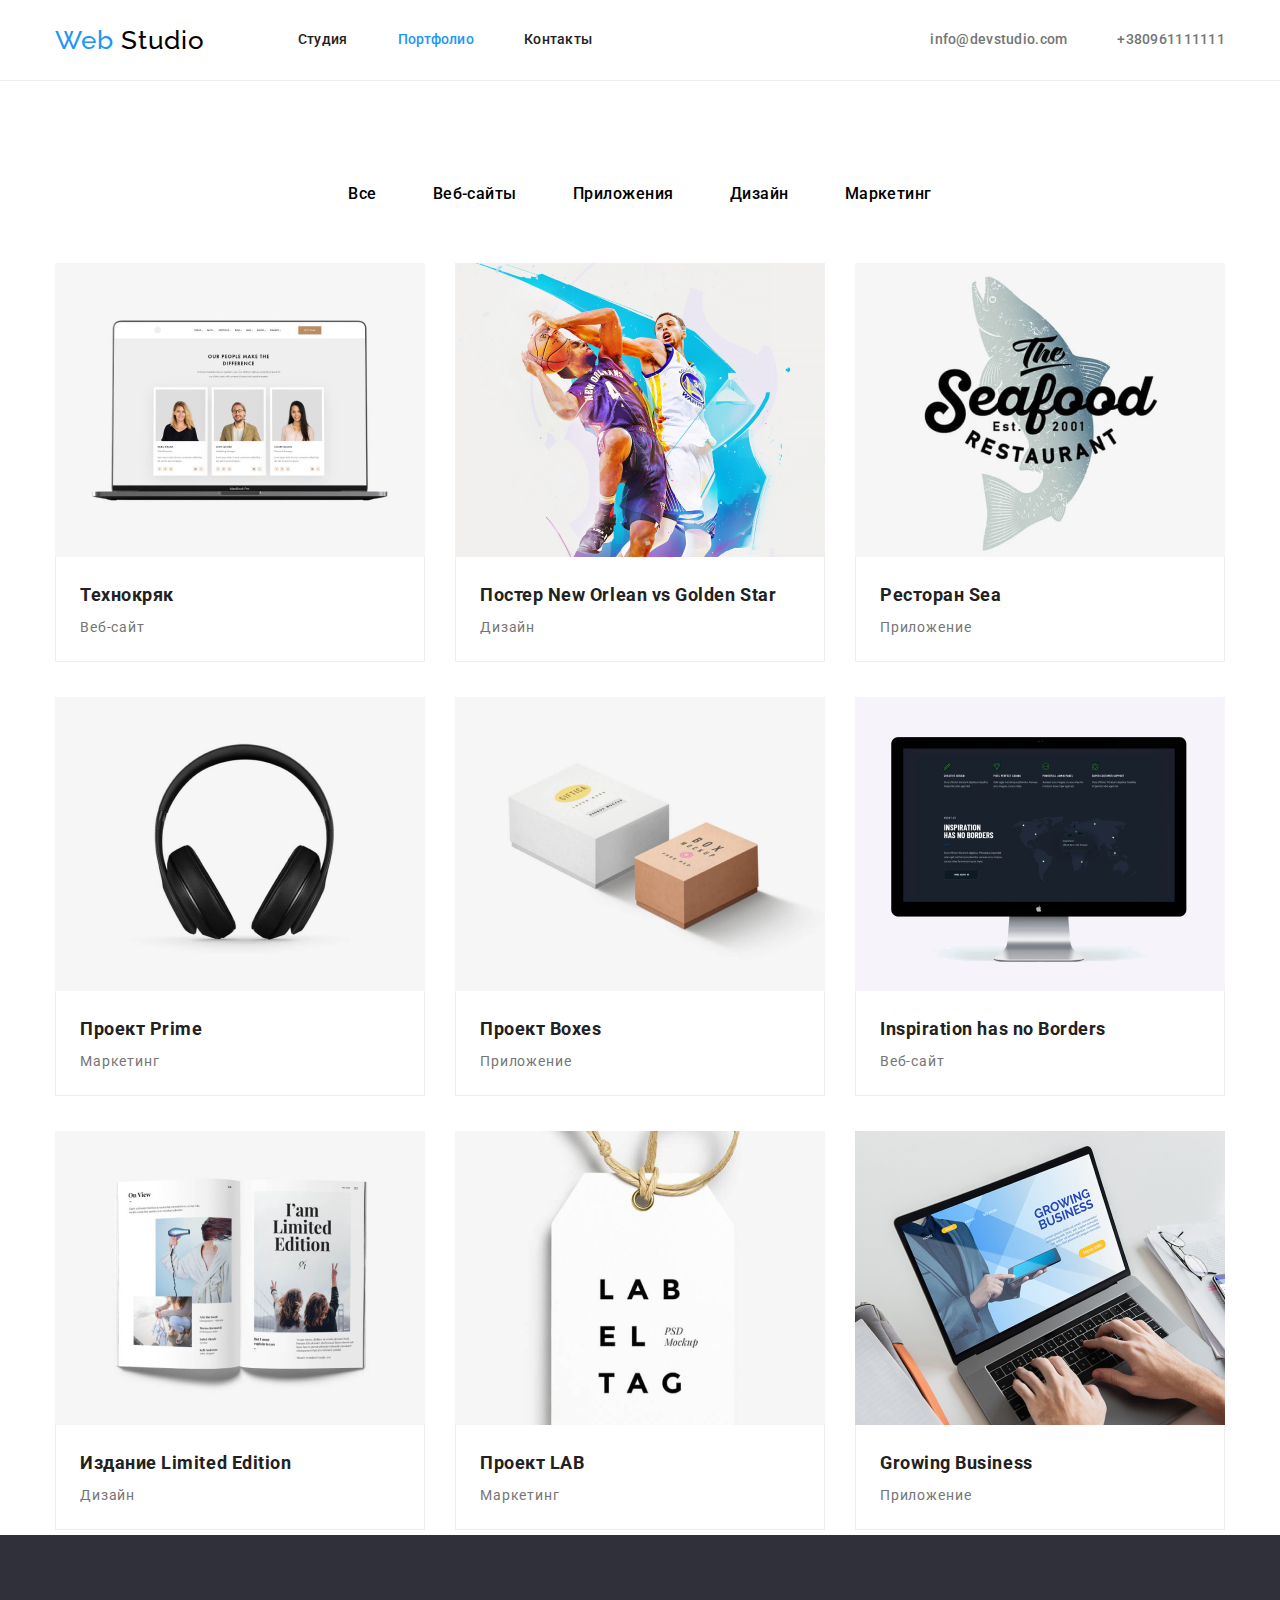
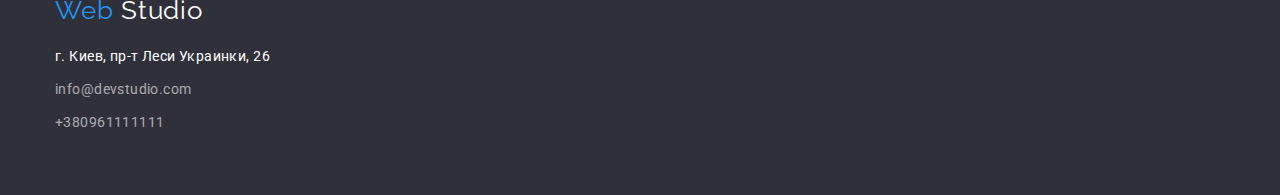
==== commit d97379e9: "08/06hw4" ====
--- a/portfolio.html
+++ b/portfolio.html
@@ -56,8 +56,8 @@
 
     <main class="main">
       <!-- hero -->
-      <section class="main-portfolio">
-        <div class="container portfolio-container">
+      <section class="main">
+        <div class="container">
           <h2 class="visually-hidden">меню кнопок</h2>
           <ul class="list main-section-button-list">
             <li>
--- a/css/styles.css
+++ b/css/styles.css
@@ -126,6 +126,7 @@
   letter-spacing: 0.03em;
   color: #212121;
   text-align: center;
+
   margin-bottom: 50px;
 }
 
@@ -245,10 +246,10 @@
 
 .team-item {
   background-color: #ffffff;
-  border-radius: 0px 0px 4px 4px; 
-  box-shadow: 0px 1px 3px rgba(0, 0, 0, 0.12), 0px 1px 1px rgba(0, 0, 0, 0.14), 0px 2px 1px rgba(0, 0, 0, 0.2);
-  flex-basis:calc(100% / 4 - 30px)
-
+  border-radius: 0px 0px 4px 4px;
+  box-shadow: 0px 1px 3px rgba(0, 0, 0, 0.12), 0px 1px 1px rgba(0, 0, 0, 0.14),
+    0px 2px 1px rgba(0, 0, 0, 0.2);
+  flex-basis: calc(100% / 4 - 30px);
 }
 
 .team-content {
@@ -301,14 +302,9 @@
   background-color: #188ce8;
 }
 
-/* =========== portfolio ========= */
-
-.main-portfolio {
-  padding-top: 94px;
-  padding-bottom: 94px;
-}
-
-.portfolio-container {
+/* ============ customers =========== */
+
+.customers-container {
   width: 1200px;
   padding-right: 15px;
   padding-left: 15px;
@@ -316,14 +312,64 @@
   margin-left: auto;
 }
 
+.section-title-h2 {
+  text-align: center;
+  margin-bottom: 50px;
+  font-size: 36px;
+  line-height: 1.17;
+  letter-spacing: 0.03em;
+  color: #212121;
+}
+
+.customers-list {
+  display: flex;
+  justify-content: center;
+}
+
+/* .customers-item {
+  flex-basis: calc(100% / 5 - 30px);
+} */
+
+.customers-link {
+  display: flex;
+  justify-content: center;
+  align-items: center;
+  width: 170px;
+  height: 92px;
+  border: 1px solid #afb1b8;
+  border-radius: 4px;
+}
+
+.customers-link:hover,
+.customers-link:focus {
+  border-color: #188ce8;
+}
+
+.customers-link:hover svg {
+  fill: #188ce8;
+}
+
+.svg-custom {
+  fill: #afb1b8;
+}
+
+/* =========== portfolio ========= */
+
+.main-portfolio {
+  padding-top: 94px;
+  padding-bottom: 94px;
+}
+
 .main-section-button-list {
   display: flex;
   justify-content: center;
+  padding-top: 94px;
   margin-bottom: 50px;
 }
 
 .main-section-button-list li:not(:last-child) {
   margin-right: 8px;
+
 }
 
 .button {
@@ -336,9 +382,6 @@
   background-color: transparent;
   cursor: pointer;
   box-shadow: 0px 0px 0px 0px #f3ebeb;
-
-  /* box-shadow: 0px 4px 4px #40000000, 0em 0 0.4em rgb(177, 177, 172); */
-  /* СЕРГЕЙ ПОДСкажите с тенью ПОЖАЛУЙСТО */
 }
 
 .button-mode-blue {
@@ -352,9 +395,6 @@
   cursor: pointer;
   padding: 6px 24px;
   border: none;
-
-  /* margin-right: 5px !important;
-  padding: 6px 22px !important; */
 }
 
 .button {
@@ -374,14 +414,7 @@
   border-radius: 4px;
 }
 
-/* .button-mode-blue:hover{
-    color: #FFFFFF;
-} */
-
 /* main section img */
-
-.main-section-img {
-}
 
 .section-img-list {
   font-size: 18sp;
@@ -433,8 +466,6 @@
   margin-bottom: 9px;
 }
 
-.footer-contact-item {
-}
 .footer-email-link {
   font-size: 14px;
   line-height: 1.4em;
@@ -450,14 +481,6 @@
   text-decoration: none;
 }
 
-/* .footer-email-link:hover,
-:focus {
-  color: #188ce8;
-}
-.footer-tel-link:hover,
-:focus {
-  color: #188ce8;
-} */
 
 /* 
 ==================================================
@@ -515,9 +538,6 @@
 .footer-contacts {
   padding-top: 60px;
   padding-bottom: 60px;
-}
-
-.footer-container {
 }
 
 /* ===================
@@ -562,69 +582,10 @@
   margin-bottom: 30px;
 }
 
-/* .card-img-item :first-child  {
-    margin-bottom: 30px;
-}
-
-.card-img-item :nth-child(2) {
-    margin-bottom: 30px;
-} */
-
 /* ===================
 +++++++++++++++++++++++
 SVG */
 
-/* ПОСТОЯННЫЕ КЛИЕНТЫ */
-
-.customers-container {
-  width: 1200px;
-  padding-right: 15px;
-  padding-left: 15px;
-  margin-right: auto;
-  margin-left: auto;
-}
-
-.section-title-h2 {
-  text-align: center;
-  margin-bottom: 50px;
-  font-size: 36px;
-  line-height: 1.17;
-  letter-spacing: 0.03em;
-  color: #212121;
-}
-
-.customers-title-list {
-  display: flex;
-  justify-content: center;
-}
-
-.customers-title-list li:not(:last-child) {
-  margin-right: 30px;
-}
-
-.regular-link-custom {
-  display: flex;
-  justify-content: center;
-  align-items: center;
-  width: 170px;
-  height: 92px;
-  border: 1px solid #afb1b8;
-  border-radius: 4px;
-}
-
-.regular-link-custom:hover,
-.regular-link-custom:focus {
-  border-color: #188ce8;
-}
-
-.regular-link-custom:hover svg {
-  fill: #188ce8;
-}
-
-.svg-custom {
-  fill: #afb1b8;
-}
-
 /* ========== social-list ========= */
 
 .social-list {
@@ -635,7 +596,6 @@
 
 .social-item:not(:last-child) {
   margin-right: 10px;
-
 }
 
 .social-link {
@@ -645,7 +605,7 @@
   width: 44px;
   height: 44px;
   border-radius: 50%;
-  color:#afb1b8;
+  color: #afb1b8;
 }
 
 .social-icon-svg {
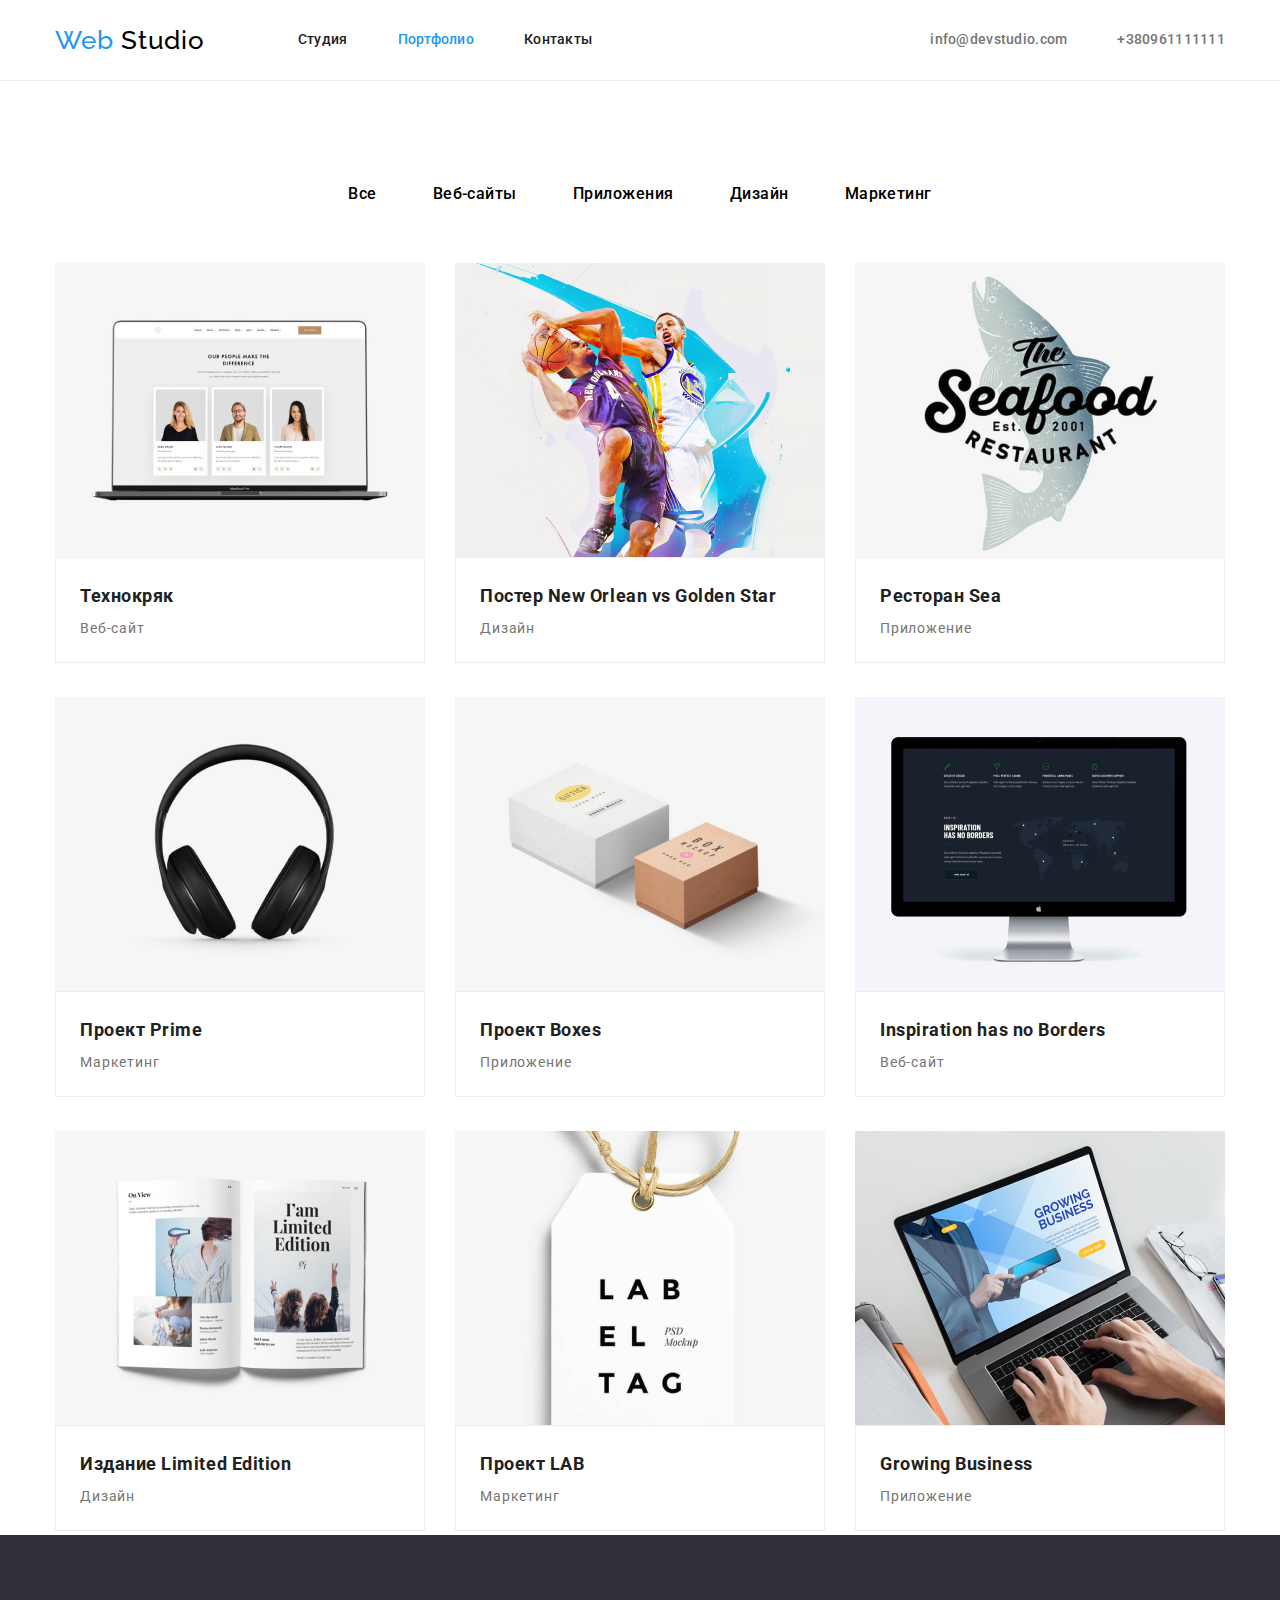
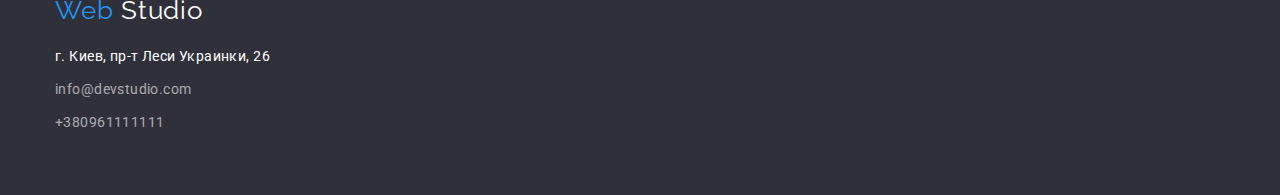
==== commit f0abc604: "08/06hw4" ====
--- a/portfolio.html
+++ b/portfolio.html
@@ -77,9 +77,9 @@
             </li>
           </ul>
 
-          <ul class="section-img-list">
+          <ul class="img-list">
             <!-- <div class="card-img-item"> -->
-            <li class="section-item-img">
+            <li class="item-img">
               <img
                 src="imeges/portfolio_foto/portfoloipic1.jpg"
                 width="370"
@@ -87,11 +87,11 @@
                 alt=""
               />
               <div class="item-img-text-position">
-                <h3 class="main-sectiin-porfolio-title">Технокряк</h3>
+                <h3 class="porfolio-h4-title">Технокряк</h3>
                 <p class="ourfeatures-p-text">Веб-сайт</p>
               </div>
             </li>
-            <li class="section-item-img">
+            <li class="item-img">
               <img
                 src="imeges/portfolio_foto/portfoloipic2.jpg"
                 width="370"
@@ -99,13 +99,13 @@
                 alt=""
               />
               <div class="item-img-text-position">
-                <h3 class="main-sectiin-porfolio-title">
+                <h3 class="porfolio-h4-title">
                   Постер New Orlean vs Golden Star
                 </h3>
                 <p class="ourfeatures-p-text">Дизайн</p>
               </div>
             </li>
-            <li class="section-item-img">
+            <li class="item-img">
               <img
                 src="imeges/portfolio_foto/portfoloipic3.jpg"
                 width="370"
@@ -113,14 +113,14 @@
                 alt=""
               />
               <div class="item-img-text-position">
-                <h3 class="main-sectiin-porfolio-title">Ресторан Sea</h3>
+                <h3 class="porfolio-h4-title">Ресторан Sea</h3>
                 <p class="ourfeatures-p-text">Приложение</p>
               </div>
             </li>
             <!-- </div> -->
 
             <!-- <div class="card-img-item"> -->
-            <li class="section-item-img">
+            <li class="item-img">
               <img
                 src="imeges/portfolio_foto/portfoloipic4.jpg"
                 width="370"
@@ -128,12 +128,12 @@
                 alt=""
               />
               <div class="item-img-text-position">
-                <h3 class="main-sectiin-porfolio-title">Проект Prime</h3>
+                <h3 class="porfolio-h4-title">Проект Prime</h3>
                 <p class="ourfeatures-p-text">Маркетинг</p>
               </div>
             </li>
 
-            <li class="section-item-img">
+            <li class="item-img">
               <img
                 src="imeges/portfolio_foto/portfoloipic5.jpg"
                 width="370"
@@ -141,12 +141,12 @@
                 alt=""
               />
               <div class="item-img-text-position">
-                <h3 class="main-sectiin-porfolio-title">Проект Boxes</h3>
+                <h3 class="porfolio-h4-title">Проект Boxes</h3>
                 <p class="ourfeatures-p-text">Приложение</p>
               </div>
             </li>
 
-            <li class="section-item-img">
+            <li class="item-img">
               <img
                 src="imeges/portfolio_foto/portfoloipic6.jpg"
                 width="370"
@@ -154,7 +154,7 @@
                 alt=""
               />
               <div class="item-img-text-position">
-                <h3 class="main-sectiin-porfolio-title">
+                <h3 class="porfolio-h4-title">
                   Inspiration has no Borders
                 </h3>
                 <p class="ourfeatures-p-text">Веб-сайт</p>
@@ -162,7 +162,7 @@
             </li>
 
             <!-- <div class="card-img-item"> -->
-            <li class="section-item-img">
+            <li class="item-img">
               <img
                 src="imeges/portfolio_foto/portfoloipic7.jpg"
                 width="370"
@@ -170,14 +170,14 @@
                 alt=""
               />
               <div class="item-img-text-position">
-                <h3 class="main-sectiin-porfolio-title">
+                <h3 class="porfolio-h4-title">
                   Издание Limited Edition
                 </h3>
                 <p class="ourfeatures-p-text">Дизайн</p>
               </div>
             </li>
 
-            <li class="section-item-img">
+            <li class="item-img">
               <img
                 src="imeges/portfolio_foto/portfoloipic8.jpg"
                 width="370"
@@ -185,12 +185,12 @@
                 alt=""
               />
               <div class="item-img-text-position">
-                <h3 class="main-sectiin-porfolio-title">Проект LAB</h3>
+                <h3 class="porfolio-h4-title">Проект LAB</h3>
                 <p class="ourfeatures-p-text">Маркетинг</p>
               </div>
             </li>
 
-            <li class="section-item-img">
+            <li class="item-img">
               <img
                 src="imeges/portfolio_foto/portfoloipic9.jpg"
                 width="370"
@@ -198,7 +198,7 @@
                 alt=""
               />
               <div class="item-img-text-position">
-                <h4 class="main-sectiin-porfolio-title">Growing Business</h4>
+                <h4 class="porfolio-h4-title">Growing Business</h4>
                 <p class="ourfeatures-p-text">Приложение</p>
               </div>
             </li>
--- a/css/styles.css
+++ b/css/styles.css
@@ -416,7 +416,7 @@
 
 /* main section img */
 
-.section-img-list {
+.img-list {
   font-size: 18sp;
   line-height: 2;
   list-style-type: none;
@@ -425,7 +425,7 @@
   letter-spacing: 0.06em;
 }
 
-.section-item-img {
+.item-img {
   font-weight: 370px;
   height: 404px;
   justify-content: flex-start;
@@ -434,12 +434,10 @@
 .item-img-text-position {
   display: block;
   padding: 20px 24px;
-  border-right: 1px solid #eeeeee;
-  border-bottom: 1px solid #eeeeee;
-  border-left: 1px solid #eeeeee;
-}
-
-.main-sectiin-porfolio-title {
+  border: 1px solid #eeeeee;
+}
+
+.porfolio-h4-title {
   font-size: 18px;
   line-height: 2;
   letter-spacing: 0.03em;
@@ -490,13 +488,7 @@
 
 /*Наши возможности  */
 
-/* .ourfeatures-p-text {
-  font-size: 14px;
-  line-height: 1.7;
-  vertical-align: top;
-  letter-spacing: 0.03em;
-  color: #757575;
-} */
+
 
 /*Чем мы занимаемся секция  */
 
@@ -557,28 +549,20 @@
   padding-bottom: 94px;
 }
 
-.section-img-list {
+.img-list {
   display: flex;
   flex-wrap: wrap;
-  /* margin-right: -30px;
-  margin-bottom: -30px; */
-  /* align-items:center;
-    justify-content:space-between;
-    align-content:flex-start;
-    text-align:left;
-    border: 1px solid tomato;
-    margin: 0 auto; */
-}
-
-.section-item-img {
+}
+
+.item-img {
   width: calc((100% - 60px) / 3);
 }
 
-.section-item-img:not(:nth-child(3n)) {
+.item-img:not(:nth-child(3n)) {
   margin-right: 30px;
 }
 
-.section-item-img:not(:nth-last-child(-n + 3)) {
+.item-img:not(:nth-last-child(-n + 3)) {
   margin-bottom: 30px;
 }
 
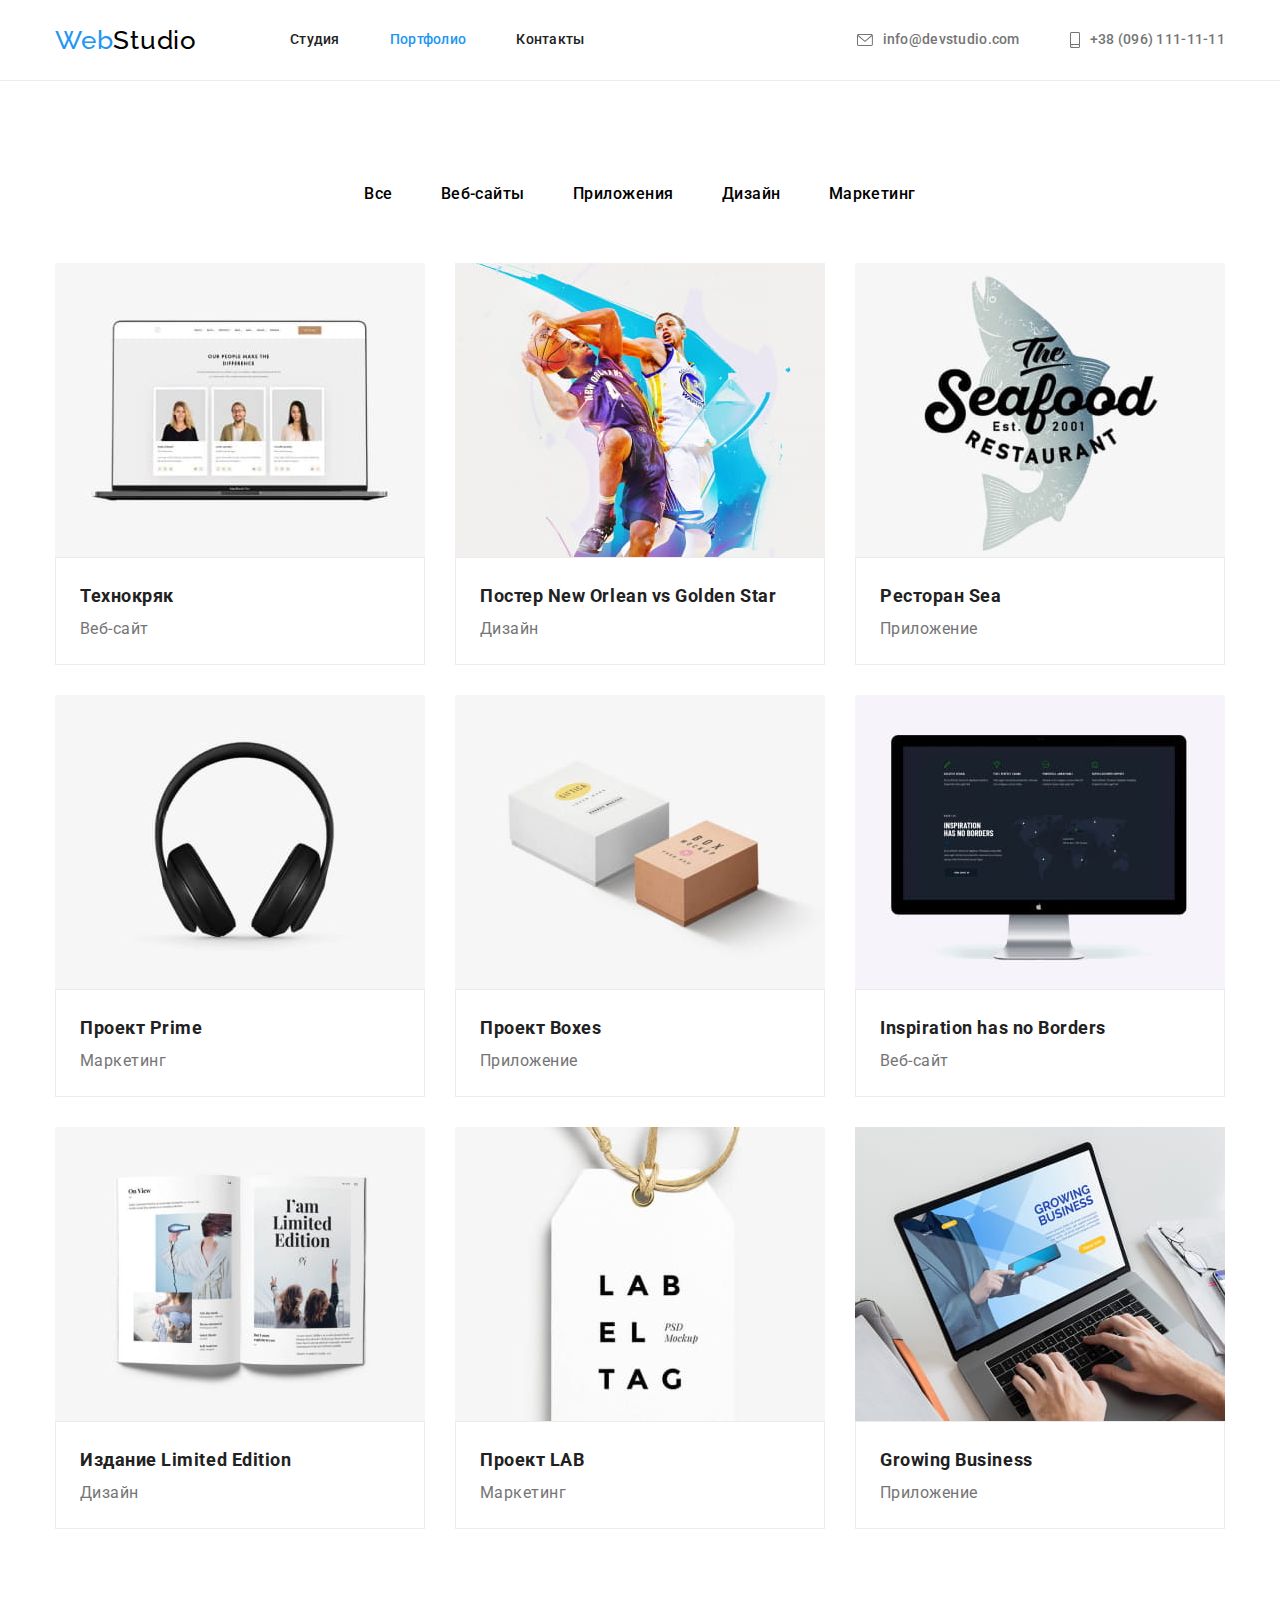
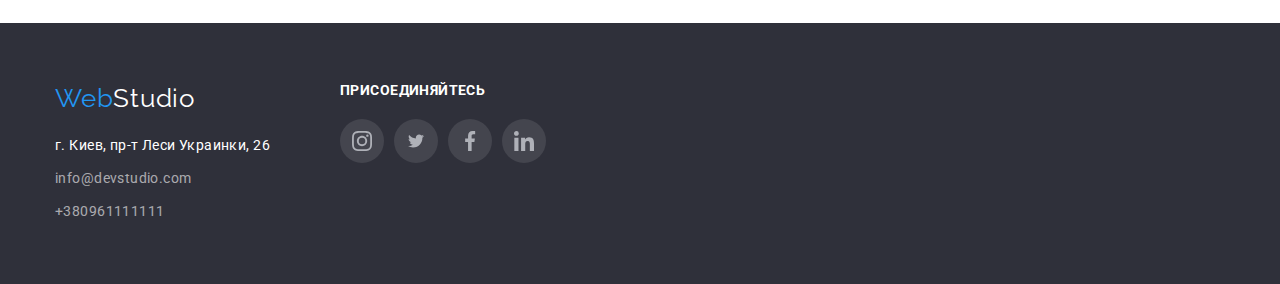
==== commit 12f024c0: "11/06hw4" ====
--- a/portfolio.html
+++ b/portfolio.html
@@ -24,11 +24,9 @@
     <header class="header-page">
       <div class="container header-container">
         <nav class="navigation">
-          <a class="logo logo-header" href="index.html" lang="en">
-            Web
-            <span class="logo-title-right">Studio</span>
+          <a class="logo" href="index.html" lang="en">
+            Web<span class="logo-title-right">Studio</span>
           </a>
-          <!-- ссылки шапки сайта -->
           <ul class="list navigation-list">
             <li class="item">
               <a class="link" href="./index.html">Студия</a>
@@ -37,170 +35,192 @@
               <a class="link cunrrent" href="./portfolio.html">Портфолио</a>
             </li>
             <li class="item">
-              <a class="link" href="Контакты">Контакты</a>
+              <a class="link" href="./Slonik.html">Контакты</a>
             </li>
           </ul>
         </nav>
         <ul class="list header-contact">
           <li class="item contact-item">
             <a class="link" href="mailto:info@devstudio.com">
+              <svg class="svg-contact-icon" width="16" height="12">
+                <use href="./imeges/SVG/Sprite.svg#icon-envelope-hover"></use>
+              </svg>
               info@devstudio.com
             </a>
           </li>
           <li class="item contact-item">
-            <a class="link" href="tel:+380961111111">+380961111111</a>
+            <a class="link" href="tel:+380961111111">
+              <svg class="svg-contact-icon" width="10" height="16">
+                <use href="./imeges/SVG/Sprite.svg#icon-smartphone"></use>
+              </svg>
+              +38 (096) 111-11-11
+            </a>
           </li>
         </ul>
       </div>
     </header>
 
-    <main class="main">
+    <main class="portfolio section">
       <!-- hero -->
       <section class="main">
         <div class="container">
-          <h2 class="visually-hidden">меню кнопок</h2>
-          <ul class="list main-section-button-list">
-            <li>
-              <button class="button-mode-blue" type="button">Все</button>
-            </li>
-            <li>
-              <button class="button-mode-blue" type="button">Веб-сайты</button>
-            </li>
-            <li>
-              <button class="button-mode-blue" type="button">Приложения</button>
-            </li>
-            <li>
-              <button class="button-mode-blue" type="button">Дизайн</button>
-            </li>
-            <li>
-              <button class="button-mode-blue" type="button">Маркетинг</button>
+          <h1 class="visually-hidden">меню кнопок</h1>
+          <ul class="list filter-list">
+            <li class="filter-item">
+              <button class="filter-btn" type="button">Все</button>
+            </li>
+            <li class="filter-item">
+              <button class="filter-btn" type="button">Веб-сайты</button>
+            </li>
+            <li class="filter-item">
+              <button class="filter-btn" type="button">Приложения</button>
+            </li>
+            <li class="filter-item">
+              <button class="filter-btn" type="button">Дизайн</button>
+            </li>
+            <li class="filter-item">
+              <button class="filter-btn" type="button">Маркетинг</button>
             </li>
           </ul>
 
-          <ul class="img-list">
-            <!-- <div class="card-img-item"> -->
-            <li class="item-img">
-              <img
-                src="imeges/portfolio_foto/portfoloipic1.jpg"
-                width="370"
-                height="294"
-                alt=""
-              />
-              <div class="item-img-text-position">
-                <h3 class="porfolio-h4-title">Технокряк</h3>
-                <p class="ourfeatures-p-text">Веб-сайт</p>
-              </div>
-            </li>
-            <li class="item-img">
-              <img
-                src="imeges/portfolio_foto/portfoloipic2.jpg"
-                width="370"
-                height="294"
-                alt=""
-              />
-              <div class="item-img-text-position">
-                <h3 class="porfolio-h4-title">
-                  Постер New Orlean vs Golden Star
-                </h3>
-                <p class="ourfeatures-p-text">Дизайн</p>
-              </div>
-            </li>
-            <li class="item-img">
-              <img
-                src="imeges/portfolio_foto/portfoloipic3.jpg"
-                width="370"
-                height="294"
-                alt=""
-              />
-              <div class="item-img-text-position">
-                <h3 class="porfolio-h4-title">Ресторан Sea</h3>
-                <p class="ourfeatures-p-text">Приложение</p>
-              </div>
-            </li>
-            <!-- </div> -->
-
-            <!-- <div class="card-img-item"> -->
-            <li class="item-img">
-              <img
-                src="imeges/portfolio_foto/portfoloipic4.jpg"
-                width="370"
-                height="294"
-                alt=""
-              />
-              <div class="item-img-text-position">
-                <h3 class="porfolio-h4-title">Проект Prime</h3>
-                <p class="ourfeatures-p-text">Маркетинг</p>
-              </div>
-            </li>
-
-            <li class="item-img">
-              <img
-                src="imeges/portfolio_foto/portfoloipic5.jpg"
-                width="370"
-                height="294"
-                alt=""
-              />
-              <div class="item-img-text-position">
-                <h3 class="porfolio-h4-title">Проект Boxes</h3>
-                <p class="ourfeatures-p-text">Приложение</p>
-              </div>
-            </li>
-
-            <li class="item-img">
-              <img
-                src="imeges/portfolio_foto/portfoloipic6.jpg"
-                width="370"
-                height="294"
-                alt=""
-              />
-              <div class="item-img-text-position">
-                <h3 class="porfolio-h4-title">
-                  Inspiration has no Borders
-                </h3>
-                <p class="ourfeatures-p-text">Веб-сайт</p>
-              </div>
-            </li>
-
-            <!-- <div class="card-img-item"> -->
-            <li class="item-img">
-              <img
-                src="imeges/portfolio_foto/portfoloipic7.jpg"
-                width="370"
-                height="294"
-                alt=""
-              />
-              <div class="item-img-text-position">
-                <h3 class="porfolio-h4-title">
-                  Издание Limited Edition
-                </h3>
-                <p class="ourfeatures-p-text">Дизайн</p>
-              </div>
-            </li>
-
-            <li class="item-img">
-              <img
-                src="imeges/portfolio_foto/portfoloipic8.jpg"
-                width="370"
-                height="294"
-                alt=""
-              />
-              <div class="item-img-text-position">
-                <h3 class="porfolio-h4-title">Проект LAB</h3>
-                <p class="ourfeatures-p-text">Маркетинг</p>
-              </div>
-            </li>
-
-            <li class="item-img">
-              <img
-                src="imeges/portfolio_foto/portfoloipic9.jpg"
-                width="370"
-                height="294"
-                alt=""
-              />
-              <div class="item-img-text-position">
-                <h4 class="porfolio-h4-title">Growing Business</h4>
-                <p class="ourfeatures-p-text">Приложение</p>
-              </div>
+          <!-- ============= card set ============= -->
+
+          <ul class="list portfolio-list card-set">
+            <li class="portfolio-item">
+              <a class="portfolio-link" href="">
+                <img
+                  src="imeges/portfolio_foto/portfoloipic1.jpg"
+                  width="370"
+                  height="294"
+                  alt=""
+                />
+                <div class="item-img-text-position">
+                  <h3 class="porfolio-h4-title">Технокряк</h3>
+                  <p class="ourfeatures-p-text">Веб-сайт</p>
+                </div>
+              </a>
+            </li>
+
+            <li class="portfolio-item">
+              <a class="portfolio-link" href="">
+                <img
+                  src="imeges/portfolio_foto/portfoloipic2.jpg"
+                  width="370"
+                  height="294"
+                  alt=""
+                />
+                <div class="item-img-text-position">
+                  <h3 class="porfolio-h4-title">
+                    Постер New Orlean vs Golden Star
+                  </h3>
+                  <p class="ourfeatures-p-text">Дизайн</p>
+                </div>
+              </a>
+            </li>
+
+            <li class="portfolio-item">
+              <a class="portfolio-link" href="">
+                <img
+                  src="imeges/portfolio_foto/portfoloipic3.jpg"
+                  width="370"
+                  height="294"
+                  alt=""
+                />
+                <div class="item-img-text-position">
+                  <h3 class="porfolio-h4-title">Ресторан Sea</h3>
+                  <p class="ourfeatures-p-text">Приложение</p>
+                </div>
+              </a>
+            </li>
+
+            <li class="portfolio-item">
+              <a class="portfolio-link" href="">
+                <img
+                  src="imeges/portfolio_foto/portfoloipic4.jpg"
+                  width="370"
+                  height="294"
+                  alt=""
+                />
+                <div class="item-img-text-position">
+                  <h3 class="porfolio-h4-title">Проект Prime</h3>
+                  <p class="ourfeatures-p-text">Маркетинг</p>
+                </div>
+              </a>
+            </li>
+
+            <li class="portfolio-item">
+              <a class="portfolio-link" href="">
+                <img
+                  src="imeges/portfolio_foto/portfoloipic5.jpg"
+                  width="370"
+                  height="294"
+                  alt=""
+                />
+                <div class="item-img-text-position">
+                  <h3 class="porfolio-h4-title">Проект Boxes</h3>
+                  <p class="ourfeatures-p-text">Приложение</p>
+                </div>
+              </a>
+            </li>
+
+            <li class="portfolio-item">
+              <a class="portfolio-link" href="">
+                <img
+                  src="imeges/portfolio_foto/portfoloipic6.jpg"
+                  width="370"
+                  height="294"
+                  alt=""
+                />
+                <div class="item-img-text-position">
+                  <h3 class="porfolio-h4-title">Inspiration has no Borders</h3>
+                  <p class="ourfeatures-p-text">Веб-сайт</p>
+                </div>
+              </a>
+            </li>
+
+            <li class="portfolio-item">
+              <a class="portfolio-link" href="">
+                <img
+                  src="imeges/portfolio_foto/portfoloipic7.jpg"
+                  width="370"
+                  height="294"
+                  alt=""
+                />
+                <div class="item-img-text-position">
+                  <h3 class="porfolio-h4-title">Издание Limited Edition</h3>
+                  <p class="ourfeatures-p-text">Дизайн</p>
+                </div>
+              </a>
+            </li>
+
+            <li class="portfolio-item">
+              <a class="portfolio-link" href="">
+                <img
+                  src="imeges/portfolio_foto/portfoloipic8.jpg"
+                  width="370"
+                  height="294"
+                  alt=""
+                />
+                <div class="item-img-text-position">
+                  <h3 class="porfolio-h4-title">Проект LAB</h3>
+                  <p class="ourfeatures-p-text">Маркетинг</p>
+                </div>
+              </a>
+            </li>
+
+            <li class="portfolio-item">
+              <a class="portfolio-link" href="">
+                <img
+                  src="imeges/portfolio_foto/portfoloipic9.jpg"
+                  width="370"
+                  height="294"
+                  alt=""
+                />
+                <div class="item-img-text-position">
+                  <h4 class="porfolio-h4-title">Growing Business</h4>
+                  <p class="ourfeatures-p-text">Приложение</p>
+                </div>
+              </a>
             </li>
           </ul>
         </div>
@@ -209,23 +229,76 @@
 
     <footer class="footer-contacts">
       <div class="container footer-container">
-        <a class="logo" href="index.html">
-          Web
-          <span class="footer-logo-title-right">Studio</span>
-        </a>
-        <address class="address">г. Киев, пр-т Леси Украинки, 26</address>
-        <ul class="footer-contacts-list">
-          <li class="">
-            <a class="footer-email-link" href="mailto:info@devstudio.com">
-              info@devstudio.com
-            </a>
-          </li>
-          <li class="">
-            <a class="footer-tel-link" href="tel:+380961111111">
-              +380961111111
-            </a>
-          </li>
-        </ul>
+        <div class="footer-div1">
+          <a class="logo" href="index.html">
+            Web<span class="footer-logo-title-right">Studio</span>
+          </a>
+          <address class="address">
+            <ul class="list footer-contacts-list">
+              <li class="footer-contacts-item">
+                <a
+                  class="link footer-contacts-link"
+                  href="https://goo.gl/maps/MJHuxQSX3VtzaJt58"
+                  target="_blank"
+                  rel="noreferrer noopener"
+                >
+                  г. Киев, пр-т Леси Украинки, 26
+                </a>
+              </li>
+              <li class="footer-contacts-item">
+                <a
+                  class="link footer-contacts-link"
+                  href="mailto:info@devstudio.com"
+                >
+                  info@devstudio.com
+                </a>
+              </li>
+
+              <li class="footer-contacts-item">
+                <a class="link footer-contacts-link" href="tel:+380961111111">
+                  +380961111111
+                </a>
+              </li>
+            </ul>
+          </address>
+        </div>
+
+        <div class="footer-join">
+          <h3 class="join-title">присоединяйтесь</h3>
+          <ul class="list social-list">
+            <li class="social-item">
+              <a class="social-link" href="">
+                <svg class="social-icon-svg" width="20" height="20">
+                  <use href="./imeges/SVG/Sprite.svg#icon-instagram-2"></use>
+                </svg>
+              </a>
+            </li>
+
+            <li class="social-item">
+              <a class="social-link" href="">
+                <svg class="social-icon-svg" width="20" height="16">
+                  <use href="./imeges/SVG/Sprite.svg#icon-twitter-1"></use>
+                </svg>
+              </a>
+            </li>
+
+            <li class="social-item">
+              <a class="social-link" href="">
+                <svg class="social-icon-svg" width="" height="20">
+                  <use href="./imeges/SVG/Sprite.svg#icon-facebook-1"></use>
+                </svg>
+              </a>
+            </li>
+
+            <li class="social-item">
+              <a class="social-link" href="">
+                <svg class="social-icon-svg" width="20" height="20">
+                  <use href="./imeges/SVG/Sprite.svg#icon-linkedin-1"></use>
+                </svg>
+              </a>
+            </li>
+          </ul>
+        </div>
       </div>
     </footer>
   </body>
--- a/css/styles.css
+++ b/css/styles.css
@@ -13,6 +13,7 @@
   --primary-background: #ffffff;
   --secondary-background: #f5f4fa;
   --footer-background: #2f303a;
+  --decore-gray-color: #ececec;
   --accent-backgrounde: #2196f3;
 }
 
@@ -68,9 +69,13 @@
   overflow: hidden;
 }
 
-.header-container {
-  display: flex;
-  align-items: center;
+.list {
+  list-style: none;
+}
+
+.link {
+  text-decoration: none;
+  color: currentColor;
 }
 
 .navigation {
@@ -79,32 +84,15 @@
   align-items: center;
 }
 
-.header-page {
-  font-weight: 500;
-  line-height: 1.14;
-  letter-spacing: 0.02em;
-  border-bottom: 1px solid #ececec;
-}
-
 .navigation-list {
   display: flex;
   align-items: center;
   color: var(--title-text-color);
-}
-
-.header-contact {
-  display: flex;
-  align-items: center;
-  margin-left: auto;
 }
 
 .svg-contact-icon {
   margin-right: 10px;
   fill: currentColor;
-}
-
-.list {
-  list-style: none;
 }
 
 .container {
@@ -141,7 +129,7 @@
 .logo {
   text-decoration: none;
   font-family: Raleway;
-  color: #2196f3;
+  color: var(--accent-color);
   font-size: 26px;
   line-height: 1.19;
   letter-spacing: 0.03em;
@@ -149,6 +137,67 @@
 
 .header-page .logo {
   margin-right: 93px;
+}
+
+/* ================ header ============= */
+
+.header-container {
+  display: flex;
+  align-items: center;
+}
+
+.header-page {
+  font-weight: 500;
+  line-height: 1.14;
+  letter-spacing: 0.02em;
+  border-bottom: 1px solid var(--decore-gray-color);
+}
+
+.header-contact {
+  display: flex;
+  align-items: center;
+  margin-left: auto;
+}
+
+.header-page .link {
+  display: flex;
+  align-items: center;
+  padding-top: 32px;
+  padding-bottom: 32px;
+}
+
+.header-container .item:not(:last-child) {
+  margin-right: 50px;
+}
+
+.header-container .link:hover,
+.header-container .link:focus,
+.cunrrent {
+  color: var(--accent-color);
+}
+
+/* ========== footer ========== */
+
+.footer-container {
+  display: flex;
+  justify-content: baseline;
+}
+
+.footer-div1 {
+  margin-right: 70px;
+}
+
+.join {
+}
+
+.join-title {
+  margin-bottom: 20px;
+  /* font-weight: 700; ?????? */
+  font-size: 14px;
+  line-height: 1.14;
+  letter-spacing: 0.03em;
+  text-transform: uppercase;
+  color:var(--primary-white-color)
 }
 
 .footer-contacts .logo {
@@ -164,27 +213,12 @@
   color: #ffffff;
 }
 
-.header-page .link {
-  display: flex;
-  align-items: center;
-  padding-top: 32px;
-  padding-bottom: 32px;
-}
-
-/* ссылки шапки сайта */
-
-.link {
-  text-decoration: none;
-  color: currentColor;
-}
-
-/* header c
-ontac */
+/* =========hero======= */
 
 .hero {
   max-width: 1600px;
-  background-color: #2f303a;
-  color: #ffffff;
+  background-color: var(--footer-background);
+  color: var(--primary-white-color);
   text-align: center;
   padding-top: 200px;
   padding-bottom: 200px;
@@ -205,86 +239,9 @@
   margin-bottom: 30px;
 }
 
-/* ============ ourfeatures =============*/
-
-.ourfeatures-item {
-  flex-basis: calc(100% / 4 - 30px);
-}
-
-.features-title {
-  font-size: 14px;
-  line-height: 1.4;
-  vertical-align: top;
-  letter-spacing: 0.03em;
-  text-transform: uppercase;
-  color: #212121;
-  margin-bottom: 10px;
-}
-
-.ourfeatures-icon-wrap {
-  padding: 25px;
-  margin-bottom: 30px;
-  display: flex;
-  justify-content: center;
-  align-items: center;
-  height: 120px;
-  border-radius: 4px;
-  background: #f5f4fa;
-}
-
-.ourfeatures-icon-wrap:hover {
-  background-color: #cccccc;
-}
-
-/* ========== what =========== */
-
-.what-item {
-  flex-basis: calc(100% / 3 -30px);
-}
-
-/* ========== team ========== */
-
-.team-item {
-  background-color: #ffffff;
-  border-radius: 0px 0px 4px 4px;
-  box-shadow: 0px 1px 3px rgba(0, 0, 0, 0.12), 0px 1px 1px rgba(0, 0, 0, 0.14),
-    0px 2px 1px rgba(0, 0, 0, 0.2);
-  flex-basis: calc(100% / 4 - 30px);
-}
-
-.team-content {
-  text-align: center;
-  padding: 30px;
-}
-
-.team {
-  background-color: #f5f4fa;
-}
-
-.team-title {
-  font-weight: 700;
-  font-size: 16px;
-  line-height: 1.18;
-  letter-spacing: 0.03em;
-  color: #212121;
-  margin-bottom: 10px;
-}
-
-.team-text {
-  margin-bottom: 16px;
-  line-height: 1.18;
-  letter-spacing: 0.03em;
-}
-
-.whatwedoing-list {
-  display: flex;
-  flex-wrap: wrap;
-  gap: 30px;
-}
-
 .button-hero {
-  background-color: #2196f3;
-  color: #ffffff;
+  background-color: var(--accent-backgrounde);
+  color: var(--primary-white-colors);
   font-family: inherit;
   font-weight: 700;
   font-size: 16px;
@@ -302,6 +259,87 @@
   background-color: #188ce8;
 }
 
+/* ============ ourfeatures =============*/
+
+.ourfeatures-item {
+  flex-basis: calc((100% - (4 -1) * 30px) / 4);
+}
+
+.features-title {
+  font-size: 14px;
+  line-height: 1.4;
+  vertical-align: top;
+  letter-spacing: 0.03em;
+  text-transform: uppercase;
+  color: var(--title-text-color);
+  margin-bottom: 10px;
+}
+
+.ourfeatures-icon-wrap {
+  padding: 25px;
+  margin-bottom: 30px;
+  display: flex;
+  justify-content: center;
+  align-items: center;
+  height: 120px;
+  border-radius: 4px;
+  background: #f5f4fa;
+}
+
+.ourfeatures-icon-wrap:hover {
+  background-color: #cccccc;
+}
+
+/* ========== what =========== */
+
+.what-item {
+  flex-basis: calc(100% / 3 - 30px);
+}
+
+.what {
+  padding: 0;
+}
+
+/* ========== team ========== */
+
+.team-item {
+  background-color: var(--primary-white-color);
+  border-radius: 0px 0px 4px 4px;
+  box-shadow: 0px 1px 3px rgba(0, 0, 0, 0.12), 0px 1px 1px rgba(0, 0, 0, 0.14),
+    0px 2px 1px rgba(0, 0, 0, 0.2);
+  flex-basis: calc(100% / 4 - 30px);
+}
+
+.team-content {
+  text-align: center;
+  padding: 30px;
+}
+
+.team {
+  background-color: var(--secondary-background);
+}
+
+.team-title {
+  font-weight: 700;
+  font-size: 16px;
+  line-height: 1.18;
+  letter-spacing: 0.03em;
+  color: #212121;
+  margin-bottom: 10px;
+}
+
+.team-text {
+  margin-bottom: 16px;
+  line-height: 1.18;
+  font-size: 16px;
+}
+
+.whatwedoing-list {
+  display: flex;
+  flex-wrap: wrap;
+  gap: 30px;
+}
+
 /* ============ customers =========== */
 
 .customers-container {
@@ -322,19 +360,21 @@
 }
 
 .customers-list {
+  /* display: flex;
+  justify-content: center; */
+}
+
+.customers-item {
+  /* flex-basis: calc(100% / 6 - 30px); */
+  flex-basis: calc((100% - (6 - 1) * 30px) / 6);
+}
+
+.customers-link {
   display: flex;
   justify-content: center;
-}
-
-/* .customers-item {
-  flex-basis: calc(100% / 5 - 30px);
-} */
-
-.customers-link {
-  display: flex;
-  justify-content: center;
-  align-items: center;
-  width: 170px;
+  align-items: center;
+  outline: none;
+  /* width: 170px; */
   height: 92px;
   border: 1px solid #afb1b8;
   border-radius: 4px;
@@ -345,7 +385,8 @@
   border-color: #188ce8;
 }
 
-.customers-link:hover svg {
+.customers-link:hover .svg-custom,
+.customers-link:focus .svg-custom {
   fill: #188ce8;
 }
 
@@ -360,16 +401,14 @@
   padding-bottom: 94px;
 }
 
-.main-section-button-list {
+.filter-list {
   display: flex;
   justify-content: center;
-  padding-top: 94px;
   margin-bottom: 50px;
 }
 
-.main-section-button-list li:not(:last-child) {
+.filter-listli:not(:last-child) {
   margin-right: 8px;
-
 }
 
 .button {
@@ -384,8 +423,8 @@
   box-shadow: 0px 0px 0px 0px #f3ebeb;
 }
 
-.button-mode-blue {
-  background-color: #f5f4fa;
+.filter-btn {
+  background-color: var(--secondary-background);
   font-family: inherit;
   font-weight: 500;
   font-size: 16px;
@@ -399,13 +438,13 @@
 
 .button {
   border: #188ce8;
-  background-color: #f5f4fa;
+  background-color: var(--secondary-background);
   /* padding: 10px 32px; */
   border-radius: 4px;
 }
 
-.button-mode-blue:hover {
-  background-color: #2196f3;
+.filter-btn:hover {
+  background-color: var(--accent-backgrounde);
   cursor: pointer;
   color: #ffffff;
   border-radius: 4px;
@@ -414,27 +453,9 @@
   border-radius: 4px;
 }
 
-/* main section img */
-
-.img-list {
-  font-size: 18sp;
-  line-height: 2;
-  list-style-type: none;
-  flex-direction: row;
-  vertical-align: top;
-  letter-spacing: 0.06em;
-}
-
-.item-img {
-  font-weight: 370px;
-  height: 404px;
-  justify-content: flex-start;
-}
-
 .item-img-text-position {
-  display: block;
   padding: 20px 24px;
-  border: 1px solid #eeeeee;
+  border: 1px solid var(--decore-gray-color);
 }
 
 .porfolio-h4-title {
@@ -444,93 +465,66 @@
   color: #212121;
 }
 
+.ourfeatures-p-text {
+  font-size: 16px;
+  line-height: 1.88;
+  letter-spacing: 0.03em;
+  color: var(--primary-text-color);
+}
+
 /*===footer===*/
+
+.footer-contacts .social-link {
+  background: rgba(255, 255, 255, 0.1);
+}
+
 .footer-contacts {
-  /* width: 1600; */
-  /* margin: 0 auto; */
   background-color: #2f303a;
 }
 
-.address {
-  margin-bottom: 9px;
-}
-
 .footer-contacts-list {
-  background-color: #2f303a;
-  list-style-type: none;
-}
-
-.footer-contacts-list li:not(:last-child) {
-  margin-bottom: 9px;
-}
-
-.footer-email-link {
+}
+
+.footer-contacts-link {
+  /* font-size: 14px;
+  line-height: 1.4em;
+  letter-spacing: 0.03em;
+  color: rgba(255, 255, 255, 0.6);
+  text-decoration: none;
+}
+.footer-contacts-link {
   font-size: 14px;
   line-height: 1.4em;
   letter-spacing: 0.03em;
   color: rgba(255, 255, 255, 0.6);
-  text-decoration: none;
-}
-.footer-tel-link {
-  font-size: 14px;
-  line-height: 1.4em;
-  letter-spacing: 0.03em;
-  color: rgba(255, 255, 255, 0.6);
-  text-decoration: none;
-}
-
-
-/* 
-==================================================
-      index.html links
-==================================================
- */
-
-/*Наши возможности  */
-
-
-
-/*Чем мы занимаемся секция  */
+  text-decoration: none; */
+}
+
+.footer-contacts-link[target="_blank"] {
+  color: var(--primary-white-color);
+}
+
+.footer-contacts-link:hover,
+.footer-contacts-link:focus {
+  color: var(--accent-color);
+}
+
+.footer-contacts-item:not(:last-child) {
+  margin-bottom: 9px;
+}
 
 /* index footer */
 .address {
   font-style: normal;
-  font-size: 14px;
-  line-height: 1.7;
-  vertical-align: top;
-  letter-spacing: 0.03em;
-  color: #ffffff;
-}
-
-/* ================
-РАЗМЕТКА ДЗ №3
-==================*/
-
-.list {
-  list-style: none;
-}
-
-.header-container .item:not(:last-child) {
-  margin-right: 50px;
-}
-
-.header-container .link:hover,
-.header-container .link:focus,
-.cunrrent {
-  color: var(--accent-color);
-}
-
-/* ==========
-MAIN  */
-
-/* чем мы занимаемся */
-
-/* наша команда */
+  color: rgba(255, 255, 255, 0.6);
+}
 
 .footer-contacts {
   padding-top: 60px;
   padding-bottom: 60px;
 }
+
+/* наша команда */
 
 /* ===================
 ======================
@@ -549,27 +543,14 @@
   padding-bottom: 94px;
 }
 
-.img-list {
-  display: flex;
-  flex-wrap: wrap;
-}
-
-.item-img {
-  width: calc((100% - 60px) / 3);
-}
-
-.item-img:not(:nth-child(3n)) {
-  margin-right: 30px;
-}
-
-.item-img:not(:nth-last-child(-n + 3)) {
-  margin-bottom: 30px;
-}
-
-/* ===================
-+++++++++++++++++++++++
-SVG */
-
+.portfolio-item {
+  flex-basis: calc((100% - 60px) / 3);
+}
+
+.portfolio-link {
+  display: block;
+  text-decoration: none;
+}
 /* ========== social-list ========= */
 
 .social-list {
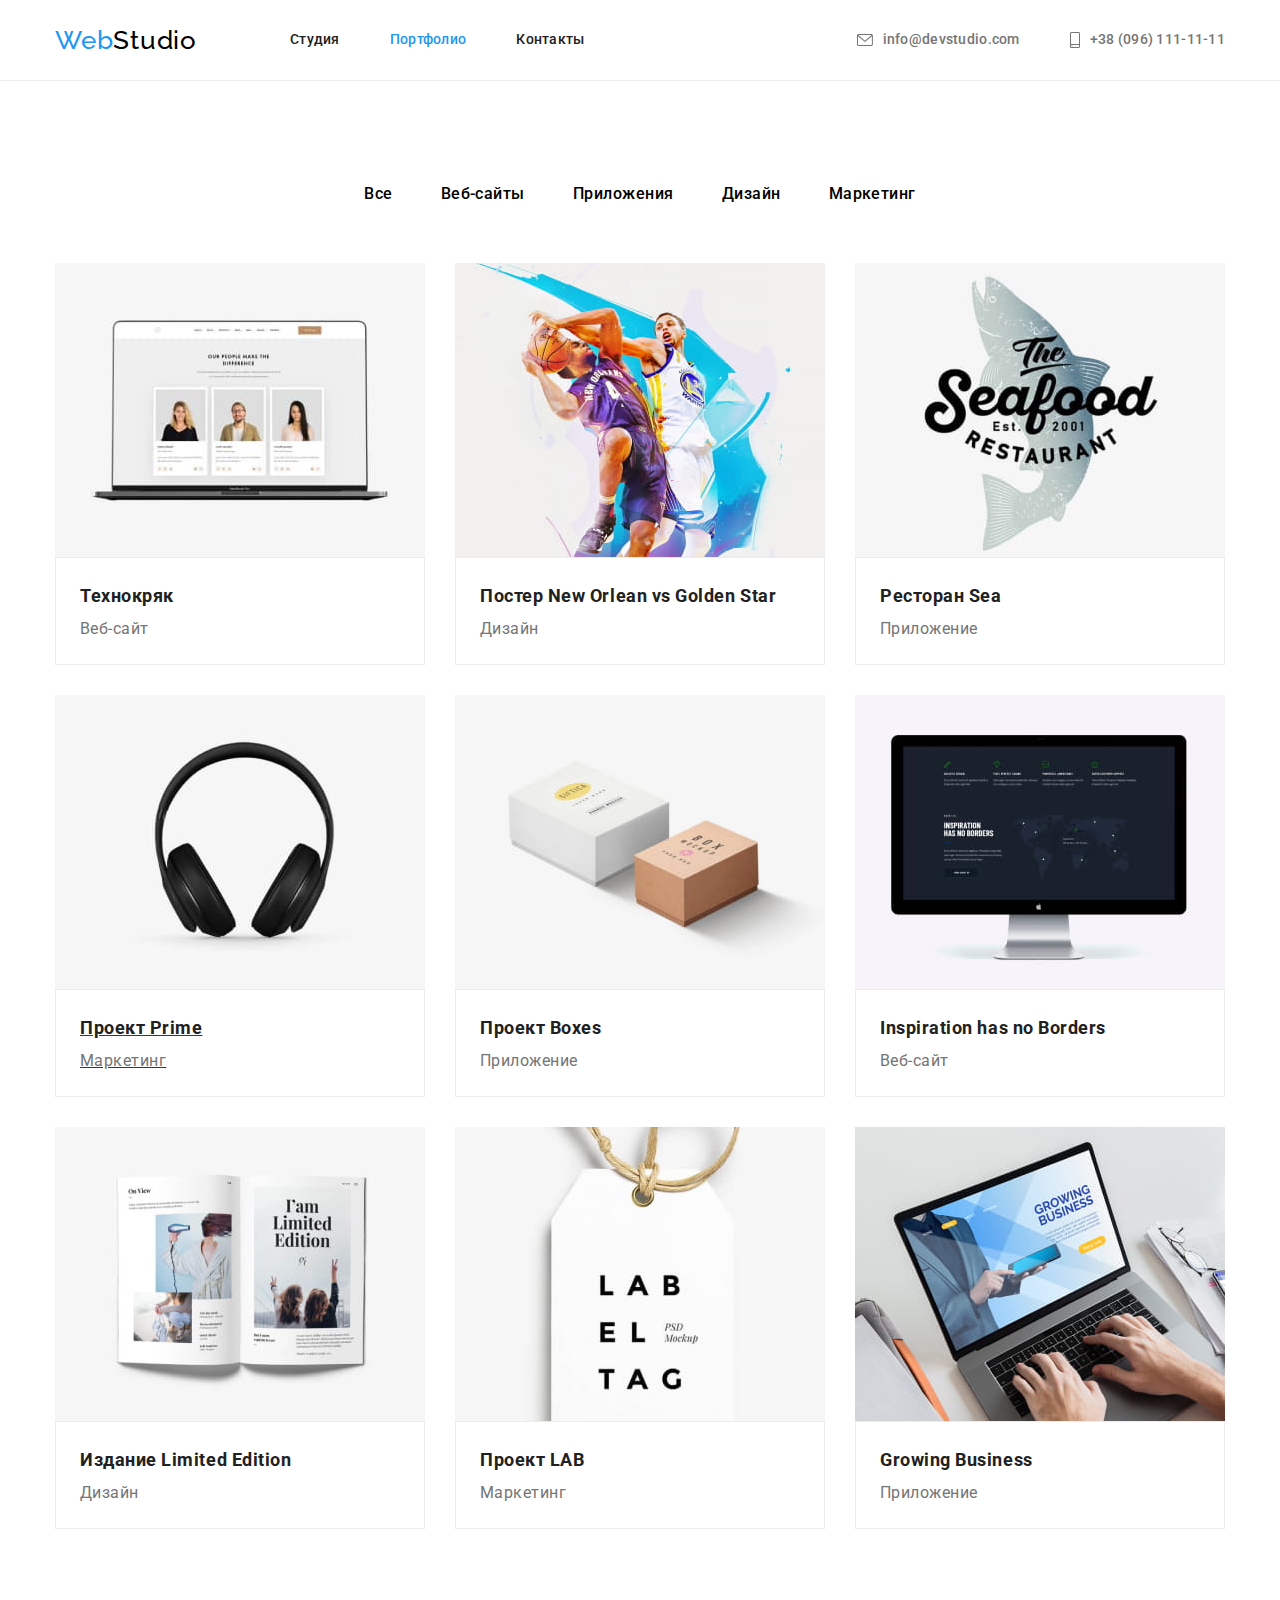
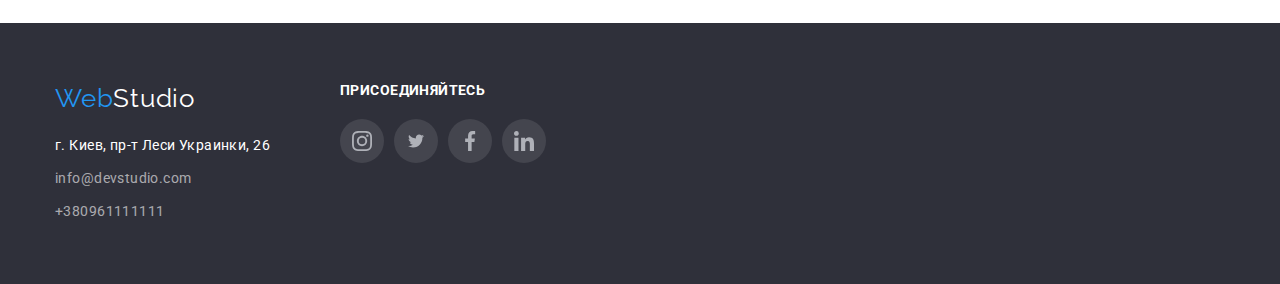
==== commit 92133037: "11/06hw4" ====
--- a/portfolio.html
+++ b/portfolio.html
@@ -87,7 +87,7 @@
 
           <ul class="list portfolio-list card-set">
             <li class="portfolio-item">
-              <a class="portfolio-link" href="">
+              <a class="link portfolio-link" href="">
                 <img
                   src="imeges/portfolio_foto/portfoloipic1.jpg"
                   width="370"
@@ -102,7 +102,7 @@
             </li>
 
             <li class="portfolio-item">
-              <a class="portfolio-link" href="">
+              <a class="link portfolio-link" href="">
                 <img
                   src="imeges/portfolio_foto/portfoloipic2.jpg"
                   width="370"
@@ -119,7 +119,7 @@
             </li>
 
             <li class="portfolio-item">
-              <a class="portfolio-link" href="">
+              <a class="link portfolio-link" href="">
                 <img
                   src="imeges/portfolio_foto/portfoloipic3.jpg"
                   width="370"
@@ -133,7 +133,7 @@
               </a>
             </li>
 
-            <li class="portfolio-item">
+            <li class="link portfolio-item">
               <a class="portfolio-link" href="">
                 <img
                   src="imeges/portfolio_foto/portfoloipic4.jpg"
@@ -149,7 +149,7 @@
             </li>
 
             <li class="portfolio-item">
-              <a class="portfolio-link" href="">
+              <a class="link portfolio-link" href="">
                 <img
                   src="imeges/portfolio_foto/portfoloipic5.jpg"
                   width="370"
@@ -164,7 +164,7 @@
             </li>
 
             <li class="portfolio-item">
-              <a class="portfolio-link" href="">
+              <a class="link portfolio-link" href="">
                 <img
                   src="imeges/portfolio_foto/portfoloipic6.jpg"
                   width="370"
@@ -179,7 +179,7 @@
             </li>
 
             <li class="portfolio-item">
-              <a class="portfolio-link" href="">
+              <a class="link portfolio-link" href="">
                 <img
                   src="imeges/portfolio_foto/portfoloipic7.jpg"
                   width="370"
@@ -194,7 +194,7 @@
             </li>
 
             <li class="portfolio-item">
-              <a class="portfolio-link" href="">
+              <a class="link portfolio-link" href="">
                 <img
                   src="imeges/portfolio_foto/portfoloipic8.jpg"
                   width="370"
@@ -209,7 +209,7 @@
             </li>
 
             <li class="portfolio-item">
-              <a class="portfolio-link" href="">
+              <a class="link portfolio-link" href="">
                 <img
                   src="imeges/portfolio_foto/portfoloipic9.jpg"
                   width="370"
--- a/css/styles.css
+++ b/css/styles.css
@@ -293,6 +293,27 @@
 /* ========== what =========== */
 
 .what-item {
+  position: relative;
+}
+
+.subtext {
+  position: absolute;
+  left: 0;
+  bottom: 0;
+  display: flex;
+  align-items: center;
+  justify-content: center;
+  width: 100%;
+  height: 70px;
+  font-weight: 700;
+  line-height: 1.14;
+  text-transform: uppercase;
+  color: #fff;
+  background-color:var(--footer-background)
+}
+
+
+.what-item {
   flex-basis: calc(100% / 3 - 30px);
 }
 
@@ -480,6 +501,7 @@
 
 .footer-contacts {
   background-color: #2f303a;
+
 }
 
 .footer-contacts-list {
@@ -532,6 +554,8 @@
 ====================== */
 .main-section-button {
   padding-top: 94px;
+  
+
 }
 
 .main-img-container {
@@ -548,8 +572,8 @@
 }
 
 .portfolio-link {
-  display: block;
-  text-decoration: none;
+  /* display: block;
+  text-decoration: none; */
 }
 /* ========== social-list ========= */
 
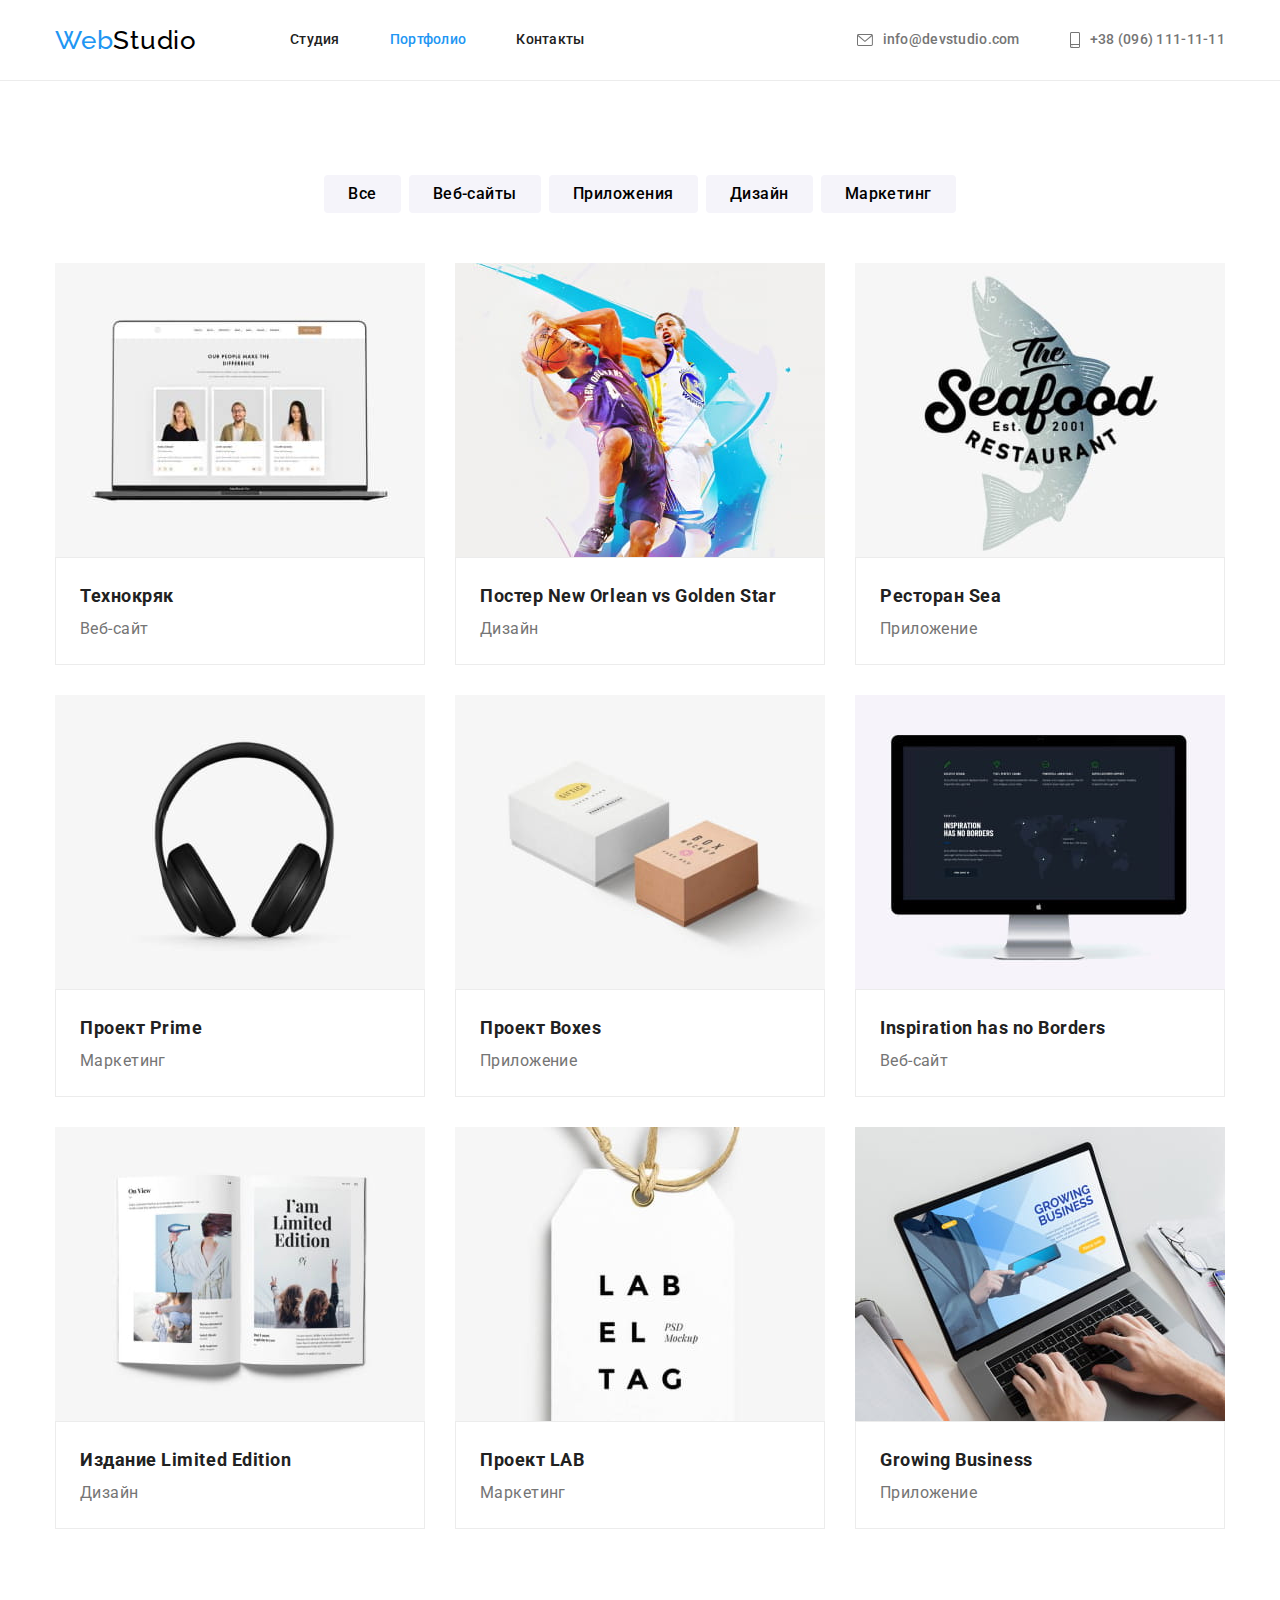
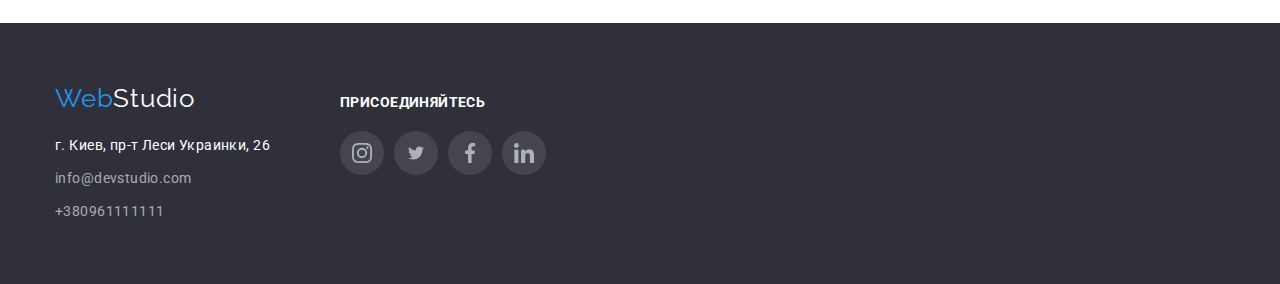
==== commit d2a8bf55: "12/06hw$" ====
--- a/portfolio.html
+++ b/portfolio.html
@@ -60,9 +60,9 @@
       </div>
     </header>
 
-    <main class="portfolio section">
+    <main>
       <!-- hero -->
-      <section class="main">
+      <section class="portfolio section">
         <div class="container">
           <h1 class="visually-hidden">меню кнопок</h1>
           <ul class="list filter-list">
@@ -88,12 +88,23 @@
           <ul class="list portfolio-list card-set">
             <li class="portfolio-item">
               <a class="link portfolio-link" href="">
-                <img
-                  src="imeges/portfolio_foto/portfoloipic1.jpg"
-                  width="370"
-                  height="294"
-                  alt=""
-                />
+                <div class="hover-overlay" >
+                  <img
+                    src="imeges/portfolio_foto/portfoloipic1.jpg"
+                    width="370"
+                    height="294"
+                    alt=""
+                  />
+                  <div class="form">
+                    <p class="overlay">
+                      Ресурс предлагает комплексные предложения с разным уровнем
+                      функционала и сервисов. Все это позволит посетителю
+                      получить исчерпывающие сведения о компании или частном
+                      лице.
+                    </p>
+                  </div>
+                </div>
+
                 <div class="item-img-text-position">
                   <h3 class="porfolio-h4-title">Технокряк</h3>
                   <p class="ourfeatures-p-text">Веб-сайт</p>
@@ -133,8 +144,8 @@
               </a>
             </li>
 
-            <li class="link portfolio-item">
-              <a class="portfolio-link" href="">
+            <li class=" portfolio-item">
+              <a class="link portfolio-link" href="">
                 <img
                   src="imeges/portfolio_foto/portfoloipic4.jpg"
                   width="370"
--- a/css/styles.css
+++ b/css/styles.css
@@ -108,6 +108,10 @@
   padding-bottom: 94px;
 }
 
+.section-ourteam {
+  background: var(--secondary-background);
+}
+
 .section-h2-title {
   font-size: 36px;
   line-height: 1.16;
@@ -180,7 +184,7 @@
 
 .footer-container {
   display: flex;
-  justify-content: baseline;
+  align-items: baseline;
 }
 
 .footer-div1 {
@@ -197,7 +201,7 @@
   line-height: 1.14;
   letter-spacing: 0.03em;
   text-transform: uppercase;
-  color:var(--primary-white-color)
+  color: var(--primary-white-color);
 }
 
 .footer-contacts .logo {
@@ -292,8 +296,16 @@
 
 /* ========== what =========== */
 
+.what {
+  padding-top: 0;
+}
+
 .what-item {
   position: relative;
+}
+
+.what-item {
+  flex-basis: calc((100% - (3 - 1) * 30px) / 3);
 }
 
 .subtext {
@@ -304,22 +316,18 @@
   align-items: center;
   justify-content: center;
   width: 100%;
-  height: 70px;
+  padding: 27px;
   font-weight: 700;
   line-height: 1.14;
   text-transform: uppercase;
   color: #fff;
-  background-color:var(--footer-background)
-}
-
-
-.what-item {
-  flex-basis: calc(100% / 3 - 30px);
-}
-
-.what {
-  padding: 0;
-}
+  background: rgba(47, 48, 58, 0.8);
+  /* background-color: rgba(47, 48, 58, 0.8);?????? */
+}
+
+
+
+
 
 /* ========== team ========== */
 
@@ -328,7 +336,7 @@
   border-radius: 0px 0px 4px 4px;
   box-shadow: 0px 1px 3px rgba(0, 0, 0, 0.12), 0px 1px 1px rgba(0, 0, 0, 0.14),
     0px 2px 1px rgba(0, 0, 0, 0.2);
-  flex-basis: calc(100% / 4 - 30px);
+  flex-basis: calc((100% - (4 - 1) * 30px) / 4);
 }
 
 .team-content {
@@ -426,6 +434,7 @@
   display: flex;
   justify-content: center;
   margin-bottom: 50px;
+  column-gap: 8px;
 }
 
 .filter-listli:not(:last-child) {
@@ -451,10 +460,10 @@
   font-size: 16px;
   line-height: 1.6;
   letter-spacing: 0.03em;
-  background-color: transparent;
   cursor: pointer;
   padding: 6px 24px;
   border: none;
+  border-radius: 4px;
 }
 
 .button {
@@ -464,7 +473,8 @@
   border-radius: 4px;
 }
 
-.filter-btn:hover {
+.filter-btn:hover,
+.filter-btn:focus {
   background-color: var(--accent-backgrounde);
   cursor: pointer;
   color: #ffffff;
@@ -489,8 +499,7 @@
 .ourfeatures-p-text {
   font-size: 16px;
   line-height: 1.88;
-  letter-spacing: 0.03em;
-  color: var(--primary-text-color);
+
 }
 
 /*===footer===*/
@@ -501,7 +510,6 @@
 
 .footer-contacts {
   background-color: #2f303a;
-
 }
 
 .footer-contacts-list {
@@ -554,8 +562,6 @@
 ====================== */
 .main-section-button {
   padding-top: 94px;
-  
-
 }
 
 .main-img-container {
@@ -572,9 +578,37 @@
 }
 
 .portfolio-link {
-  /* display: block;
-  text-decoration: none; */
-}
+  display: flex;
+  flex-direction: column;
+  /* text-decoration: none; */
+}
+
+.portfolio-link:hover ,
+.portfolio-link:focus {
+  box-shadow: 0px 1px 1px rgba(0, 0, 0, 0.12), 0px 4px 4px rgba(0, 0, 0, 0.06), 1px 4px 6px rgba(0, 0, 0, 0.16);
+
+} 
+
+.hover-overlay {
+  transition-duration: 500ms;
+  position: relative;
+  overflow: hidden;
+ 
+}
+
+.form {
+  position: absolute;
+  left: 0;
+  top: 0;
+  width: 100%;
+  height: 100%;
+  padding: 63px 24px;
+  color: var(--white-text);
+  background-color: rgba(33, 150, 243, 0.9);
+  transform: translateY(100%);
+  transition: transform 250ms cubic-bezier(0.4, 0, 0.2, 1);
+}
+
 /* ========== social-list ========= */
 
 .social-list {
